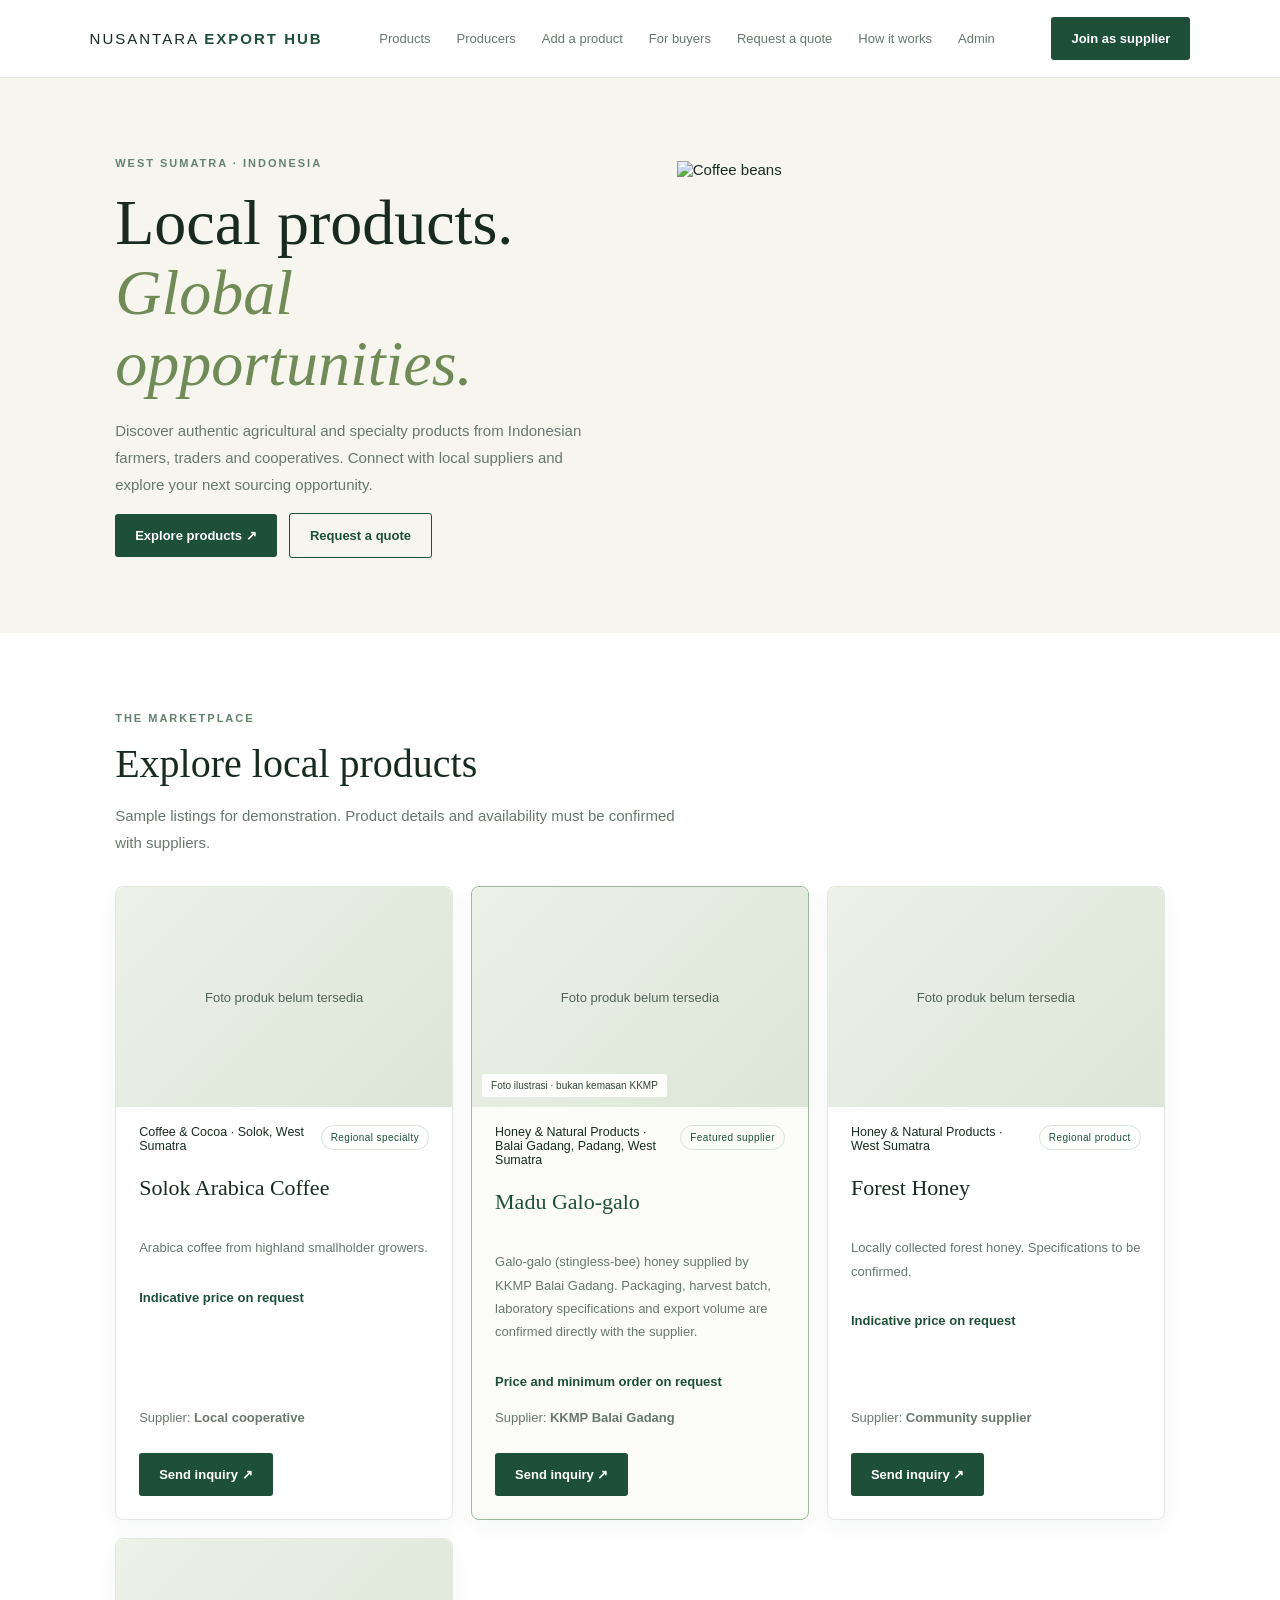
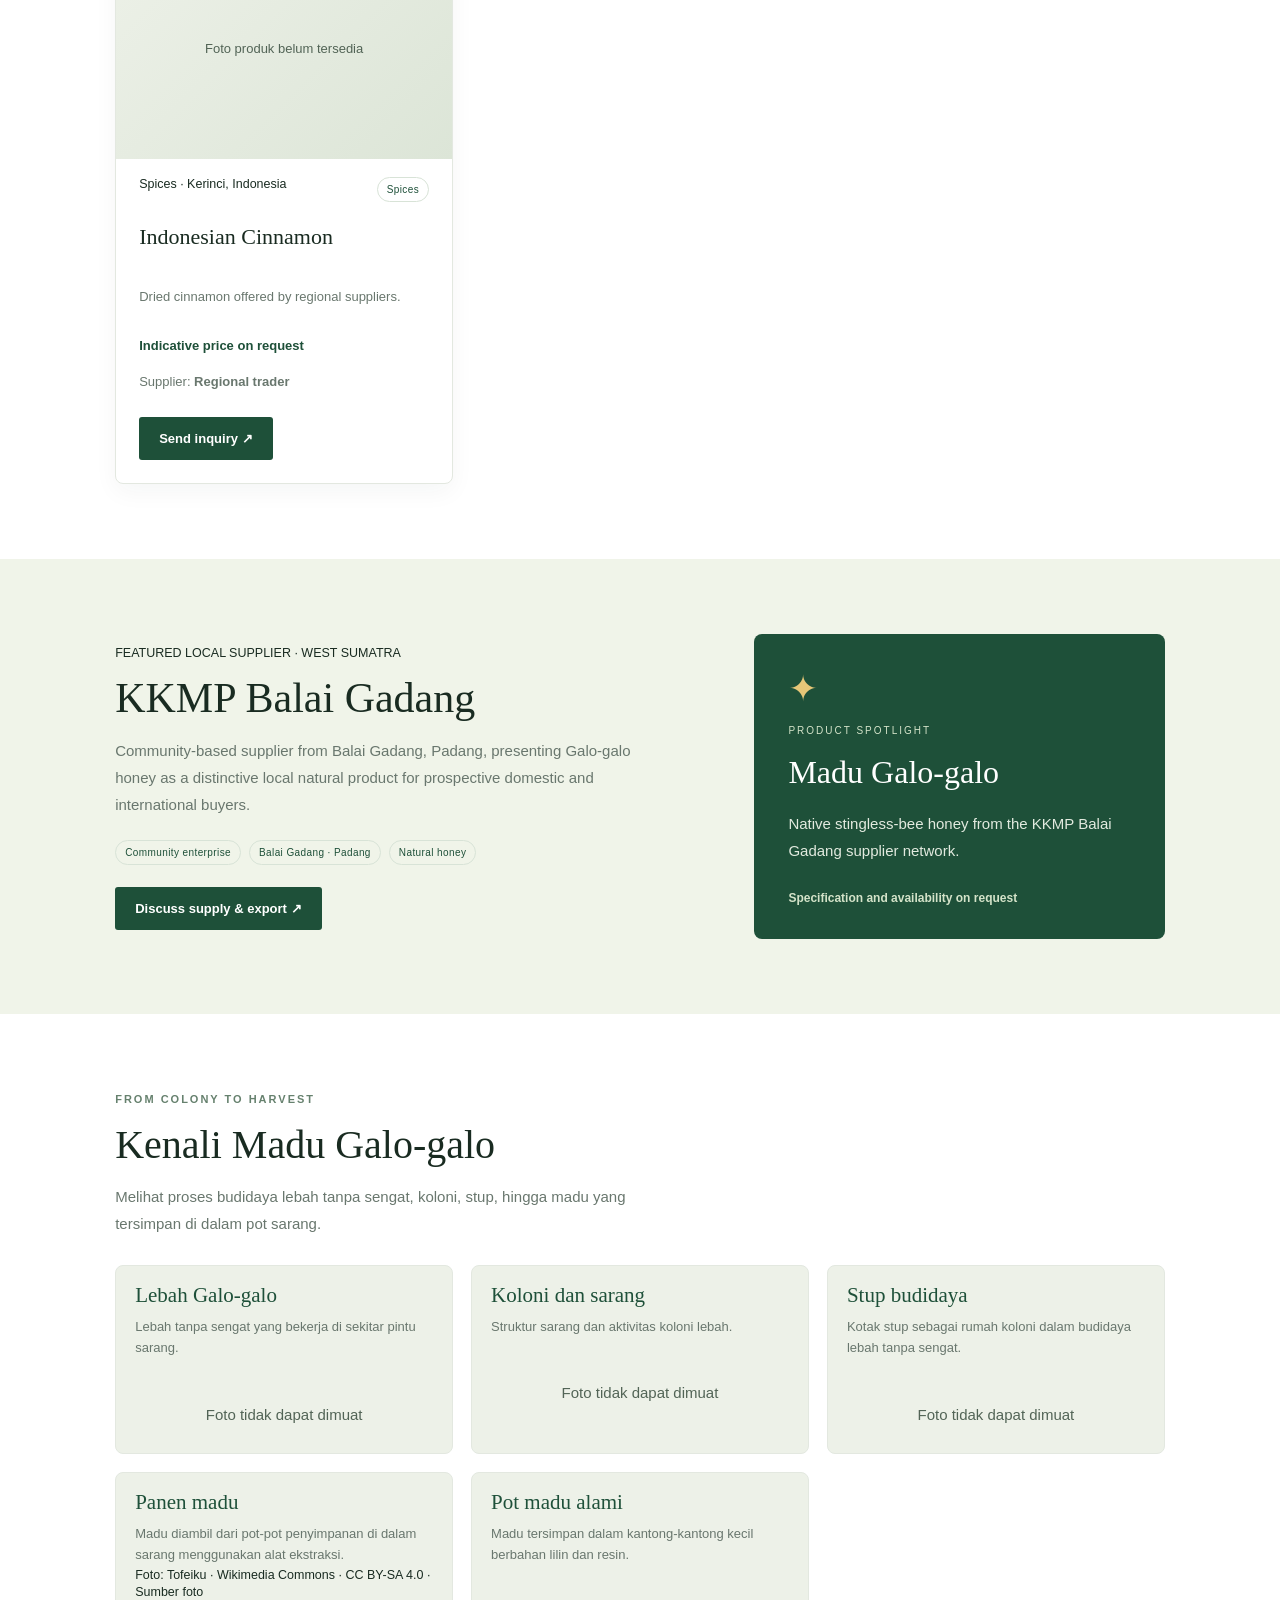
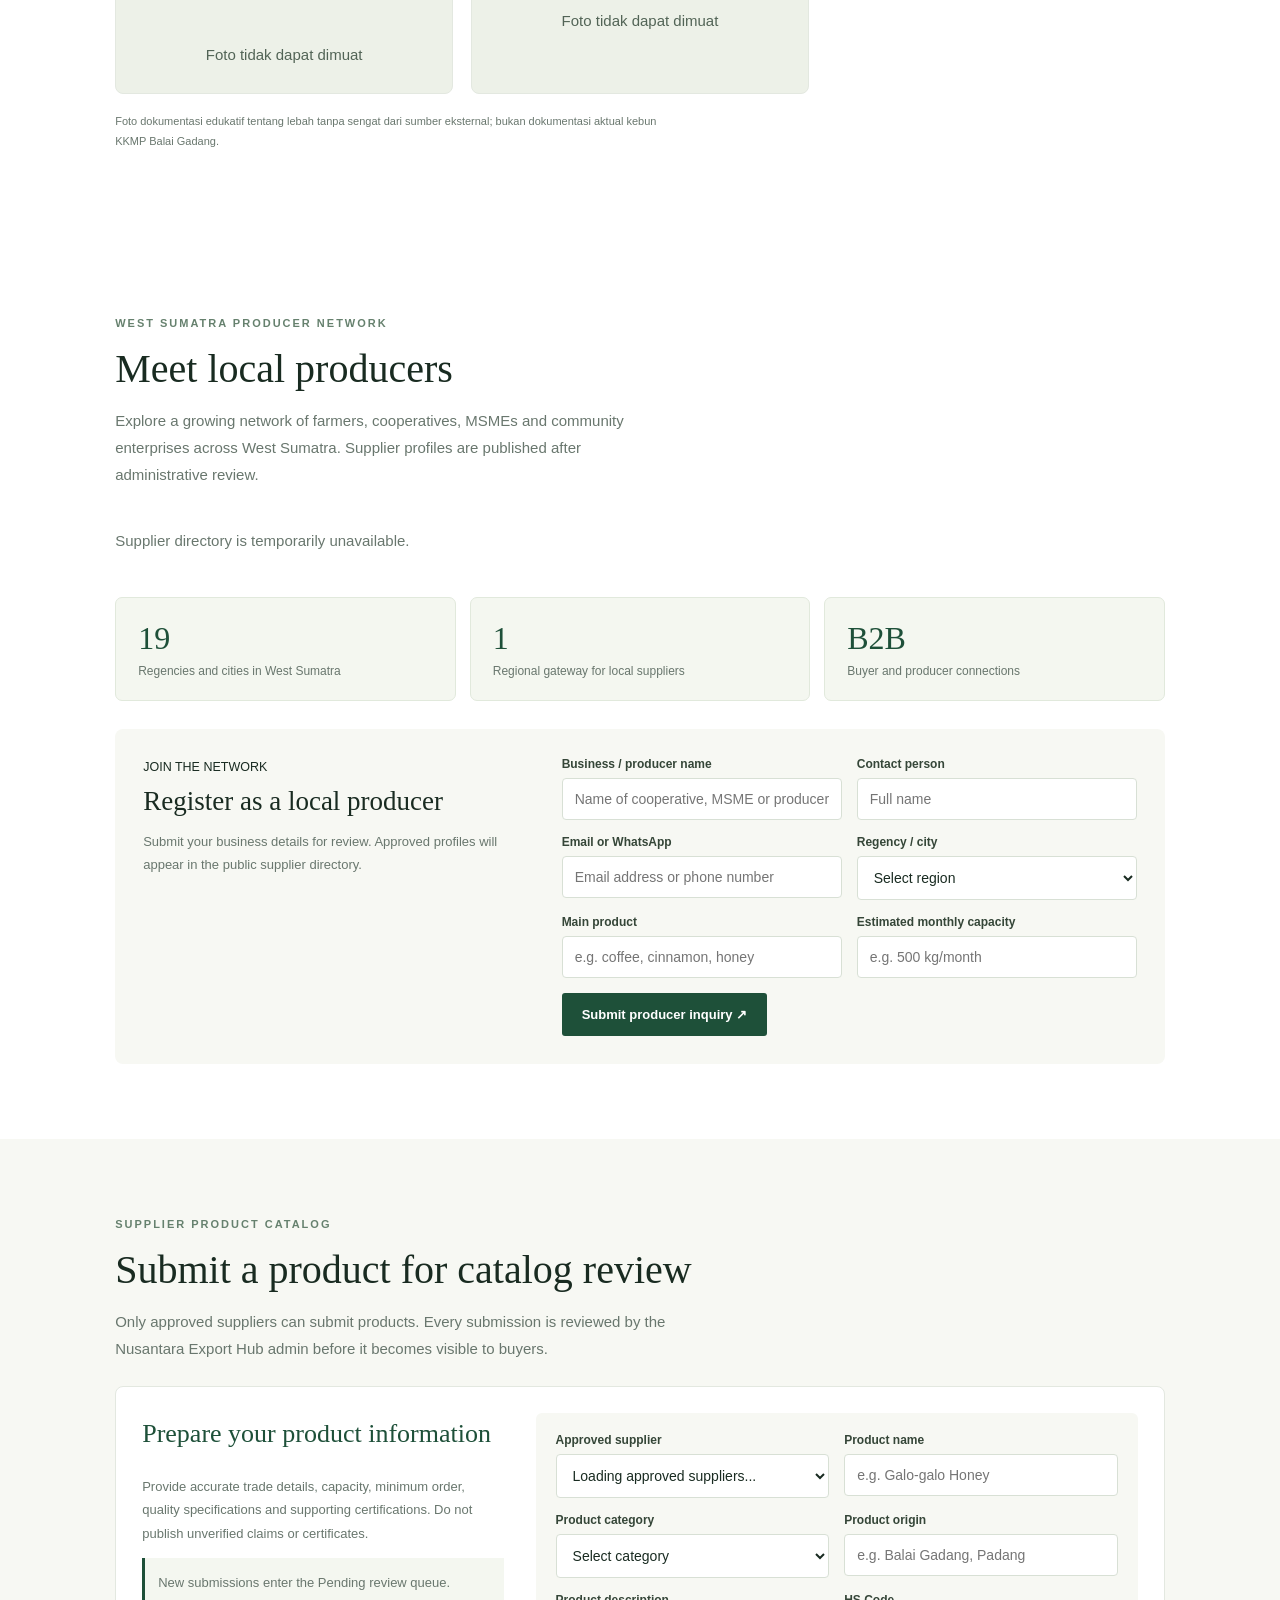
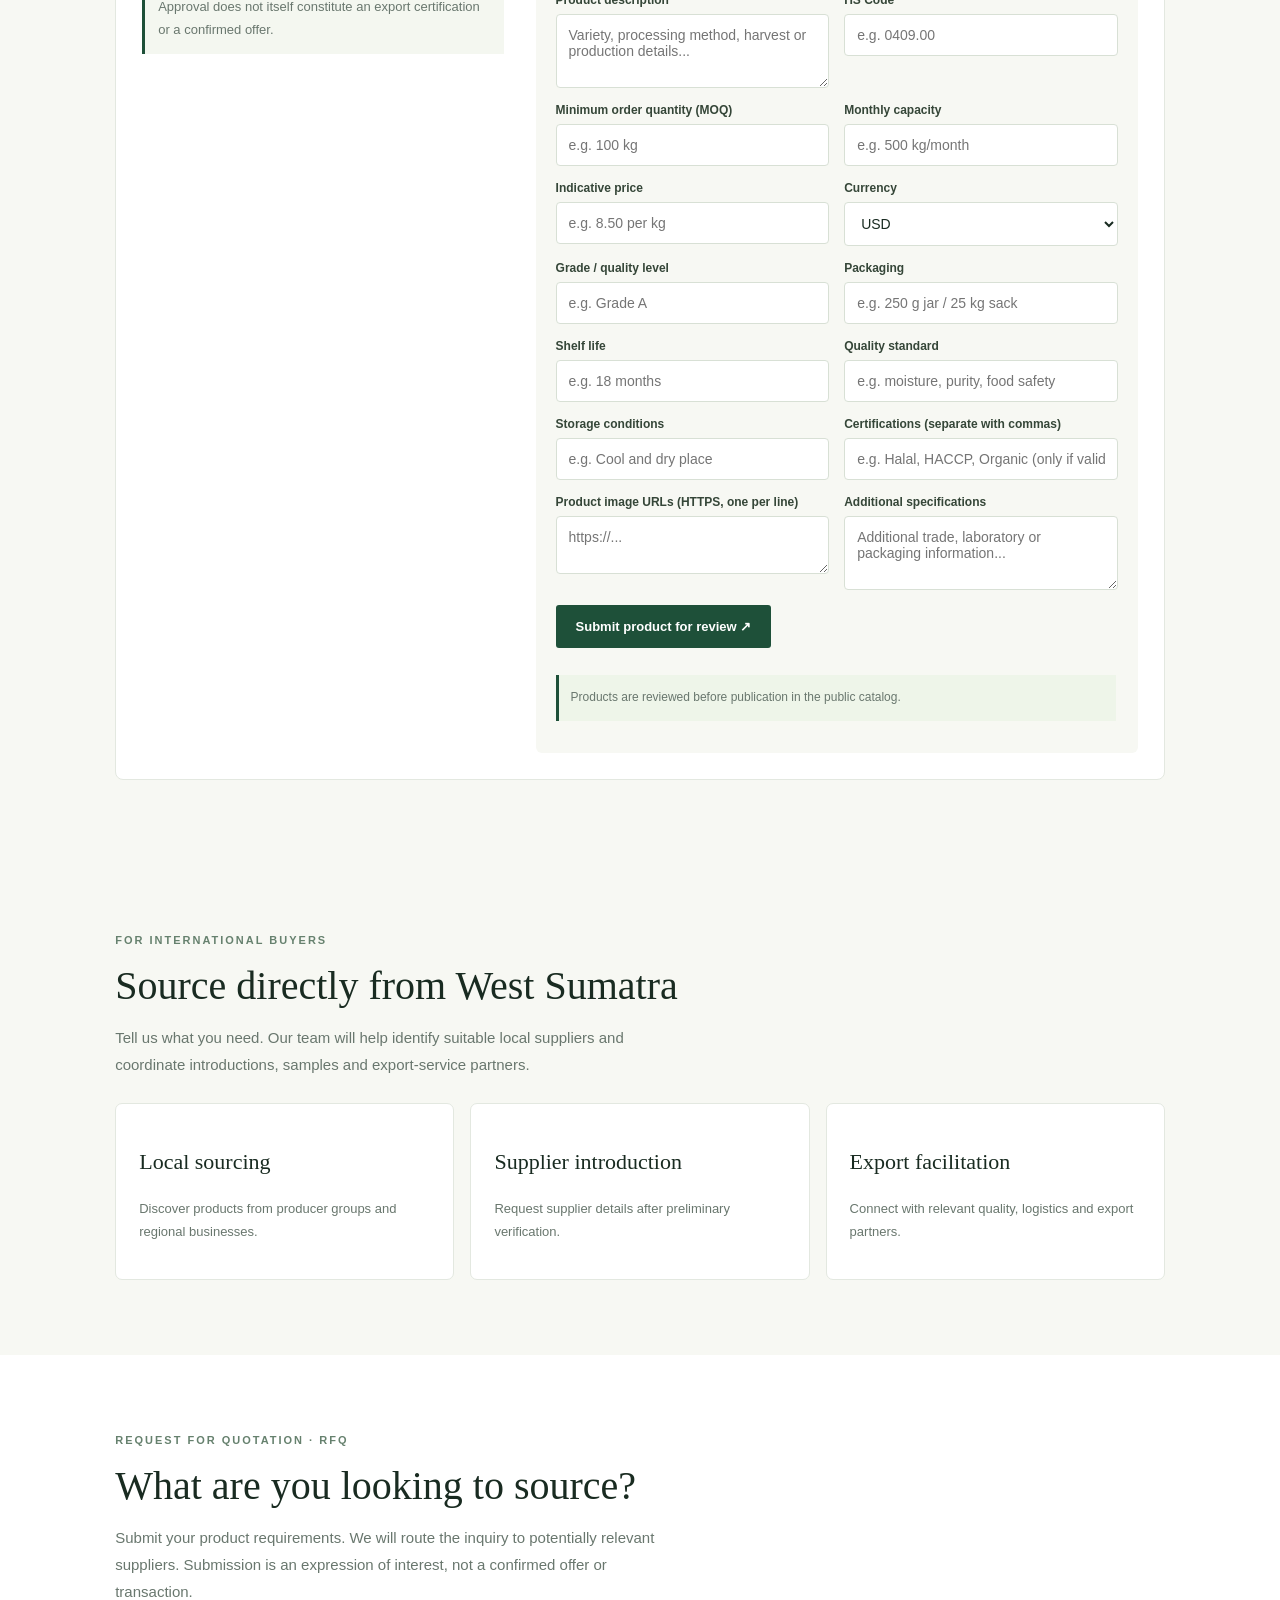
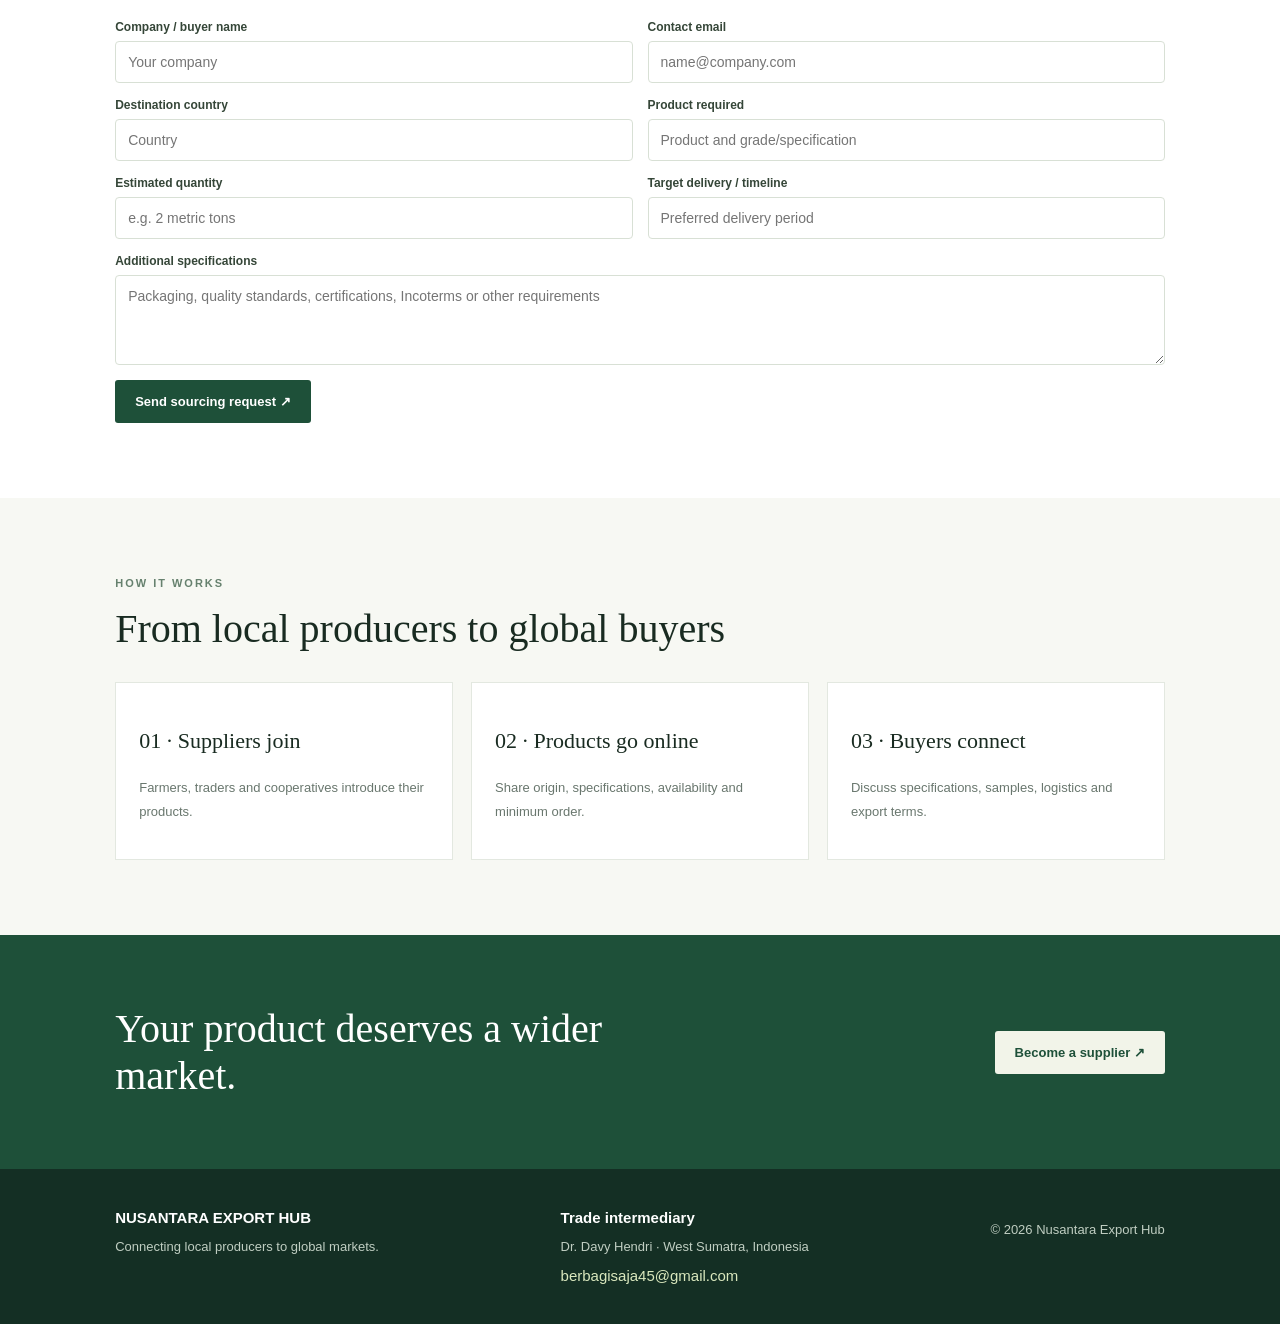
==== web/index.html @ 6048971f "Refresh public catalog assets after product catalog release" ====
<!doctype html>
<html lang="en"><head><meta charset="utf-8"><meta name="viewport" content="width=device-width,initial-scale=1"><meta name="description" content="Connecting Indonesian local suppliers with global buyers"><title>Nusantara Export Hub</title><link rel="stylesheet" href="styles.css?v=20261112-2"></head>
<body><header><a class="brand" href="#">NUSANTARA <b>EXPORT HUB</b></a><nav><a href="#market">Products</a><a href="#producers">Producers</a><a href="#product-submit">Add a product</a><a href="#buyers">For buyers</a><a href="#rfq">Request a quote</a><a href="#how">How it works</a><a href="admin.html">Admin</a></nav><a class="button" href="mailto:berbagisaja45@gmail.com?subject=Supplier%20registration">Join as supplier</a></header>
<main><section class="hero"><div><small>WEST SUMATRA · INDONESIA</small><h1>Local products.<br><em>Global opportunities.</em></h1><p>Discover authentic agricultural and specialty products from Indonesian farmers, traders and cooperatives. Connect with local suppliers and explore your next sourcing opportunity.</p><a class="button" href="#market">Explore products ↗</a> <a class="button button-outline" href="#rfq">Request a quote</a></div><img src="https://images.unsplash.com/photo-1442512595331-e89e73853f31?auto=format&fit=crop&w=1200&q=85" alt="Coffee beans"></section>
<section id="market" class="section"><small>THE MARKETPLACE</small><h2>Explore local products</h2><p>Sample listings for demonstration. Product details and availability must be confirmed with suppliers.</p><div id="products" class="products"></div></section>
<section id="suppliers" class="section supplier-feature"><div class="supplier-copy"><small>FEATURED LOCAL SUPPLIER · WEST SUMATRA</small><h2>KKMP Balai Gadang</h2><p>Community-based supplier from Balai Gadang, Padang, presenting Galo-galo honey as a distinctive local natural product for prospective domestic and international buyers.</p><div class="supplier-tags"><span>Community enterprise</span><span>Balai Gadang · Padang</span><span>Natural honey</span></div><a class="button" href="mailto:berbagisaja45@gmail.com?subject=Inquiry%20Madu%20Galo-galo%20KKMP%20Balai%20Gadang">Discuss supply & export ↗</a></div><div class="supplier-panel"><div class="honey-mark">✦</div><small>PRODUCT SPOTLIGHT</small><h3>Madu Galo-galo</h3><p>Native stingless-bee honey from the KKMP Balai Gadang supplier network.</p><strong>Specification and availability on request</strong></div></section><section id="galo-gallery" class="section"><small>FROM COLONY TO HARVEST</small><h2>Kenali Madu Galo-galo</h2><p>Melihat proses budidaya lebah tanpa sengat, koloni, stup, hingga madu yang tersimpan di dalam pot sarang.</p><div id="galo-gallery-grid" class="galo-gallery-grid"></div><p class="gallery-disclaimer">Foto dokumentasi edukatif tentang lebah tanpa sengat dari sumber eksternal; bukan dokumentasi aktual kebun KKMP Balai Gadang.</p></section><section id="producers" class="section"><small>WEST SUMATRA PRODUCER NETWORK</small><h2>Meet local producers</h2><p>Explore a growing network of farmers, cooperatives, MSMEs and community enterprises across West Sumatra. Supplier profiles are published after administrative review.</p><div id="verified-producers" class="verified-producers" aria-live="polite"><p>Loading approved supplier profiles...</p></div><div class="producer-intro"><div><strong>19</strong><span>Regencies and cities in West Sumatra</span></div><div><strong>1</strong><span>Regional gateway for local suppliers</span></div><div><strong>B2B</strong><span>Buyer and producer connections</span></div></div><div class="producer-register"><div><small>JOIN THE NETWORK</small><h3>Register as a local producer</h3><p>Submit your business details for review. Approved profiles will appear in the public supplier directory.</p></div><form id="producer-form" class="hub-form"><label>Business / producer name<input name="business" required placeholder="Name of cooperative, MSME or producer"></label><label>Contact person<input name="contact" required placeholder="Full name"></label><label>Email or WhatsApp<input name="contact_detail" required placeholder="Email address or phone number"></label><label>Regency / city<select name="region" required><option value="">Select region</option><option>Agam</option><option>Dharmasraya</option><option>Kepulauan Mentawai</option><option>Lima Puluh Kota</option><option>Padang Pariaman</option><option>Pasaman</option><option>Pasaman Barat</option><option>Pesisir Selatan</option><option>Sijunjung</option><option>Solok</option><option>Solok Selatan</option><option>Tanah Datar</option><option>Kota Bukittinggi</option><option>Kota Padang</option><option>Kota Padang Panjang</option><option>Kota Pariaman</option><option>Kota Payakumbuh</option><option>Kota Sawahlunto</option><option>Kota Solok</option></select></label><label>Main product<input name="product" required placeholder="e.g. coffee, cinnamon, honey"></label><label>Estimated monthly capacity<input name="capacity" placeholder="e.g. 500 kg/month"></label><button class="button" type="submit">Submit producer inquiry ↗</button></form></div></section>
<section id="product-submit" class="section muted">
 <small>SUPPLIER PRODUCT CATALOG</small>
 <h2>Submit a product for catalog review</h2>
 <p>Only approved suppliers can submit products. Every submission is reviewed by the Nusantara Export Hub admin before it becomes visible to buyers.</p>
 <div class="catalog-submit-panel">
  <div><h3>Prepare your product information</h3><p>Provide accurate trade details, capacity, minimum order, quality specifications and supporting certifications. Do not publish unverified claims or certificates.</p><p class="catalog-review-note">New submissions enter the Pending review queue. Approval does not itself constitute an export certification or a confirmed offer.</p></div>
  <form id="product-form" class="hub-form">
   <label>Approved supplier<select id="product-producer" name="producer_id" required><option value="">Loading approved suppliers...</option></select></label>
   <label>Product name<input name="name" required maxlength="160" placeholder="e.g. Galo-galo Honey"></label>
   <label>Product category<select name="category" required><option value="">Select category</option><option>Coffee & Cocoa</option><option>Honey & Natural Products</option><option>Spices</option><option>Coconut & Derivatives</option><option>Agriculture</option><option>Fisheries</option><option>Processed Foods</option><option>Other</option></select></label>
   <label>Product origin<input name="origin_regency_city" placeholder="e.g. Balai Gadang, Padang"></label>
   <label class="full">Product description<textarea name="description" rows="3" required maxlength="3000" placeholder="Variety, processing method, harvest or production details..."></textarea></label>
   <label>HS Code<input name="hs_code" placeholder="e.g. 0409.00"></label>
   <label>Minimum order quantity (MOQ)<input name="moq" placeholder="e.g. 100 kg"></label>
   <label>Monthly capacity<input name="monthly_capacity" placeholder="e.g. 500 kg/month"></label>
   <label>Indicative price<input name="indicative_price" placeholder="e.g. 8.50 per kg"></label>
   <label>Currency<select name="currency"><option>USD</option><option>IDR</option><option>EUR</option><option>MYR</option><option>SGD</option></select></label>
   <label>Grade / quality level<input name="grade" placeholder="e.g. Grade A"></label>
   <label>Packaging<input name="packaging" placeholder="e.g. 250 g jar / 25 kg sack"></label>
   <label>Shelf life<input name="shelf_life" placeholder="e.g. 18 months"></label>
   <label>Quality standard<input name="quality_standard" placeholder="e.g. moisture, purity, food safety"></label>
   <label>Storage conditions<input name="storage_conditions" placeholder="e.g. Cool and dry place"></label>
   <label class="full">Certifications (separate with commas)<input name="certifications" placeholder="e.g. Halal, HACCP, Organic (only if valid)"></label>
   <label class="full">Product image URLs (HTTPS, one per line)<textarea name="image_urls" rows="2" placeholder="https://..."></textarea></label>
   <label class="full">Additional specifications<textarea name="additional_notes" rows="3" placeholder="Additional trade, laboratory or packaging information..."></textarea></label>
   <button class="button" type="submit">Submit product for review ↗</button>
   <p class="form-note" role="status">Products are reviewed before publication in the public catalog.</p>
  </form>
 </div>
</section>
<section id="buyers" class="section muted"><small>FOR INTERNATIONAL BUYERS</small><h2>Source directly from West Sumatra</h2><p>Tell us what you need. Our team will help identify suitable local suppliers and coordinate introductions, samples and export-service partners.</p><div class="buyer-benefits"><article><h3>Local sourcing</h3><p>Discover products from producer groups and regional businesses.</p></article><article><h3>Supplier introduction</h3><p>Request supplier details after preliminary verification.</p></article><article><h3>Export facilitation</h3><p>Connect with relevant quality, logistics and export partners.</p></article></div></section>
<section id="rfq" class="section"><small>REQUEST FOR QUOTATION · RFQ</small><h2>What are you looking to source?</h2><p>Submit your product requirements. We will route the inquiry to potentially relevant suppliers. Submission is an expression of interest, not a confirmed offer or transaction.</p><form id="rfq-form" class="hub-form rfq-form"><label>Company / buyer name<input name="company" required placeholder="Your company"></label><label>Contact email<input name="email" type="email" required placeholder="name@company.com"></label><label>Destination country<input name="country" required placeholder="Country"></label><label>Product required<input name="product" required placeholder="Product and grade/specification"></label><label>Estimated quantity<input name="quantity" required placeholder="e.g. 2 metric tons"></label><label>Target delivery / timeline<input name="timeline" placeholder="Preferred delivery period"></label><label class="full">Additional specifications<textarea name="specification" rows="4" placeholder="Packaging, quality standards, certifications, Incoterms or other requirements"></textarea></label><button class="button" type="submit">Send sourcing request ↗</button></form></section>
<section id="how" class="section muted"><small>HOW IT WORKS</small><h2>From local producers to global buyers</h2><div class="steps"><article><h3>01 · Suppliers join</h3><p>Farmers, traders and cooperatives introduce their products.</p></article><article><h3>02 · Products go online</h3><p>Share origin, specifications, availability and minimum order.</p></article><article><h3>03 · Buyers connect</h3><p>Discuss specifications, samples, logistics and export terms.</p></article></div></section>
<section class="cta"><h2>Your product deserves a wider market.</h2><a class="button pale" href="mailto:berbagisaja45@gmail.com?subject=Supplier%20registration">Become a supplier ↗</a></section></main>
<footer id="contact"><div><b>NUSANTARA EXPORT HUB</b><p>Connecting local producers to global markets.</p></div><div><b>Trade intermediary</b><p>Dr. Davy Hendri · West Sumatra, Indonesia</p><a href="mailto:berbagisaja45@gmail.com">berbagisaja45@gmail.com</a></div><p>© <span id="year"></span> Nusantara Export Hub</p></footer><script src="app.js?v=20261112-2"></script></body></html>
---- web/styles.css ----
:root{--green:#1e5039;--ink:#192b21;--muted:#69776e;--cream:#f6f6ef}*{box-sizing:border-box}body{margin:0;color:var(--ink);font:15px Arial,sans-serif}a{color:inherit;text-decoration:none}header{height:78px;padding:0 7%;display:flex;align-items:center;justify-content:space-between;border-bottom:1px solid #e5e9e2}.brand{font-size:15px;letter-spacing:2px}.brand b{color:var(--green)}nav{display:flex;gap:26px;font-size:13px;color:var(--muted)}.button{display:inline-block;background:var(--green);color:white;padding:14px 20px;border-radius:3px;font-size:13px;font-weight:bold}.hero{background:var(--cream);padding:75px 9%;display:grid;grid-template-columns:1fr 1fr;gap:7%;align-items:center}.hero small,.section>small{letter-spacing:2px;color:#66816e;font-weight:bold;font-size:11px}.hero h1{font:clamp(42px,5vw,66px)/1.1 Georgia,serif;margin:18px 0}.hero em{color:#718b58}.hero p,.section p{line-height:1.8;color:var(--muted);max-width:560px}.hero img{width:100%;height:390px;object-fit:cover}.section{padding:75px 9%}.section h2,.cta h2{font:40px Georgia;margin:15px 0}.products,.steps{display:grid;grid-template-columns:repeat(3,1fr);gap:18px;margin-top:30px}.product,article{border:1px solid #e3e8e0;padding:23px;background:white}.product h3,article h3{font:22px Georgia}.product p,article p{font-size:13px}.product b{color:var(--green)}.muted{background:#f7f8f3}.cta{background:var(--green);color:white;padding:55px 9%;display:flex;justify-content:space-between;align-items:center;gap:25px}.cta h2{max-width:570px}.pale{background:#f2f4e9;color:var(--green)}footer{background:#142f24;color:white;padding:40px 9%;display:flex;justify-content:space-between;gap:30px;flex-wrap:wrap}footer p{color:#c0cec2;font-size:13px}footer a{color:#d9e7bd}@media(max-width:700px){header{padding:0 5%}nav{display:none}.hero{grid-template-columns:1fr;padding:48px 6%}.hero img{height:260px}.section{padding:55px 6%}.products,.steps{grid-template-columns:1fr}.cta{padding:40px 6%;display:block}.cta .button{margin-top:12px}footer{padding:35px 6%;display:block}}
/* Supplier spotlight and export marketplace refinements */
.product{border-radius:8px;display:flex;flex-direction:column;align-items:flex-start;min-height:310px;box-shadow:0 8px 24px rgba(20,47,36,.045)}
.product-topline{display:flex;justify-content:space-between;gap:12px;align-items:flex-start;width:100%}
.product-tag,.supplier-tags span{font-size:10px;letter-spacing:.4px;border:1px solid #d8e3d7;border-radius:30px;padding:6px 9px;color:var(--green);white-space:nowrap}
.featured-product{border:1px solid #9db99b;background:#fbfcf7}
.featured-product h3{color:var(--green)}
.supplier-line{margin-top:auto}
.product .button{margin-top:10px}
.supplier-feature{display:grid;grid-template-columns:1.15fr .85fr;gap:8%;align-items:center;background:#f0f4e9}
.supplier-copy h2{font:42px Georgia;margin:14px 0}
.supplier-copy p{max-width:650px}
.supplier-tags{display:flex;gap:8px;flex-wrap:wrap;margin:22px 0}
.supplier-panel{background:#1e5039;color:white;padding:34px;border-radius:8px;min-height:260px;display:flex;flex-direction:column;justify-content:center}
.supplier-panel small{letter-spacing:2px;color:#d4e3c9;font-size:10px}
.supplier-panel h3{font:32px Georgia;margin:18px 0 4px}
.supplier-panel p{color:#e2eadf}
.supplier-panel strong{font-size:12px;color:#d4e3c9;margin-top:12px}
.honey-mark{font-size:36px;color:#e6c778;margin-bottom:15px}
@media(max-width:700px){.supplier-feature{grid-template-columns:1fr;padding:48px 6%;gap:24px}.supplier-copy h2{font-size:34px}.product{min-height:0}.product-topline{flex-wrap:wrap}}

.product-image-wrap{width:100%;height:220px;margin:-23px -23px 18px;width:calc(100% + 46px);position:relative;overflow:hidden;background:#edf1e8;border-radius:8px 8px 0 0}
.product-image{display:block;width:100%;height:100%;object-fit:cover;transition:transform .35s ease}
.product:hover .product-image{transform:scale(1.035)}
.image-note{position:absolute;left:10px;bottom:10px;background:rgba(255,255,255,.92);color:#354638;padding:6px 9px;border-radius:3px;font-size:10px}
.image-failed{background:linear-gradient(135deg,#edf1e8,#dce5d7)}
.product-image-wrap.image-failed:after{content:"Foto produk belum tersedia";display:grid;place-items:center;height:100%;color:#526456;font-size:13px}
@media(max-width:700px){.product-image-wrap{height:210px}}

.galo-gallery-grid{display:grid;grid-template-columns:repeat(3,minmax(0,1fr));gap:18px;margin-top:28px}
.galo-gallery-card{padding:0;overflow:hidden;border:1px solid #e3e8e0;border-radius:8px;background:#fff}
.galo-gallery-card img{display:block;width:100%;height:210px;object-fit:cover;background:#edf1e8}
.galo-gallery-card>div{padding:17px 19px}
.galo-gallery-card h3{font:21px Georgia;margin:0 0 8px;color:var(--green)}
.galo-gallery-card p{font-size:13px;margin:0;line-height:1.65}
.gallery-disclaimer{font-size:11px;margin-top:18px;color:#7a837b}
.gallery-image-failed{min-height:160px;background:#edf1e8}
.gallery-image-failed:after{content:"Foto tidak dapat dimuat";display:block;padding:30px;text-align:center;color:#526456}
@media(max-width:700px){.galo-gallery-grid{grid-template-columns:1fr 1fr;gap:12px}.galo-gallery-card img{height:145px}.galo-gallery-card>div{padding:12px}.galo-gallery-card h3{font-size:17px}}
@media(max-width:420px){.galo-gallery-grid{grid-template-columns:1fr}}

/* Nusantara Export Hub MVP */
.button-outline{background:transparent;color:var(--green);border:1px solid var(--green);margin-left:8px}
.producer-intro{display:grid;grid-template-columns:repeat(3,1fr);gap:14px;margin:28px 0}
.producer-intro>div{padding:22px;background:#f4f7f0;border:1px solid #e1e9dc;border-radius:7px;display:flex;flex-direction:column;gap:7px}
.producer-intro strong{font:32px Georgia;color:var(--green)}.producer-intro span{font-size:12px;color:var(--muted)}
.producer-register{display:grid;grid-template-columns:.8fr 1.2fr;gap:35px;align-items:start;background:#f7f8f3;padding:28px;border-radius:8px;margin-top:20px}
.producer-register h3{font:27px Georgia;margin:12px 0}.producer-register p{font-size:13px}
.hub-form{display:grid;grid-template-columns:1fr 1fr;gap:15px}
.hub-form label{display:flex;flex-direction:column;gap:7px;font-size:12px;font-weight:bold;color:#354638}
.hub-form input,.hub-form select,.hub-form textarea{width:100%;border:1px solid #d8e0d5;border-radius:4px;padding:12px;font:14px Arial;background:white;color:var(--ink)}
.hub-form button{justify-self:start;border:0;cursor:pointer}.rfq-form .full{grid-column:1/-1}
.buyer-benefits{display:grid;grid-template-columns:repeat(3,1fr);gap:16px;margin-top:25px}.buyer-benefits article{border-radius:7px}
.form-note{grid-column:1/-1;background:#eef5e9;border-left:3px solid var(--green);padding:12px;font-size:12px;color:var(--green)}
@media(max-width:700px){.producer-register{grid-template-columns:1fr;padding:20px}.producer-intro,.buyer-benefits{grid-template-columns:1fr}.hub-form{grid-template-columns:1fr}.rfq-form .full{grid-column:auto}.button-outline{margin:10px 0 0}}

.verified-producers{display:grid;grid-template-columns:repeat(3,minmax(0,1fr));gap:14px;margin:24px 0}.verified-producer-card{border:1px solid #dce6d9;border-radius:7px;padding:20px;background:#fff}.verified-producer-card h3{font:22px Georgia;margin:0 0 8px;color:var(--green)}.verified-producer-card small{color:#71816f;font-weight:bold}.verified-producer-card p{font-size:13px}@media(max-width:700px){.verified-producers{grid-template-columns:1fr}}

/* Product catalog submission and approved marketplace cards */
.catalog-submit-panel{display:grid;grid-template-columns:.75fr 1.25fr;gap:32px;align-items:start;background:#fff;border:1px solid #e3e8e0;border-radius:8px;padding:26px;margin-top:24px}
.catalog-submit-panel h3{font:26px Georgia;color:var(--green);margin-top:6px}
.catalog-submit-panel>div p{font-size:13px;line-height:1.8}
.catalog-review-note{padding:13px;background:#f4f7f0;border-left:3px solid var(--green)}
#product-form{padding:20px;background:#f7f8f3;border-radius:6px}
#product-form button{justify-self:start;border:0;cursor:pointer}
#product-form select:disabled{background:#eef0ec;color:#6b756d}
.catalog-product-details{font-size:12px;line-height:1.7;color:#526456}
.database-product{border-color:#cbdcc8}
@media(max-width:800px){.catalog-submit-panel{grid-template-columns:1fr;padding:20px}}
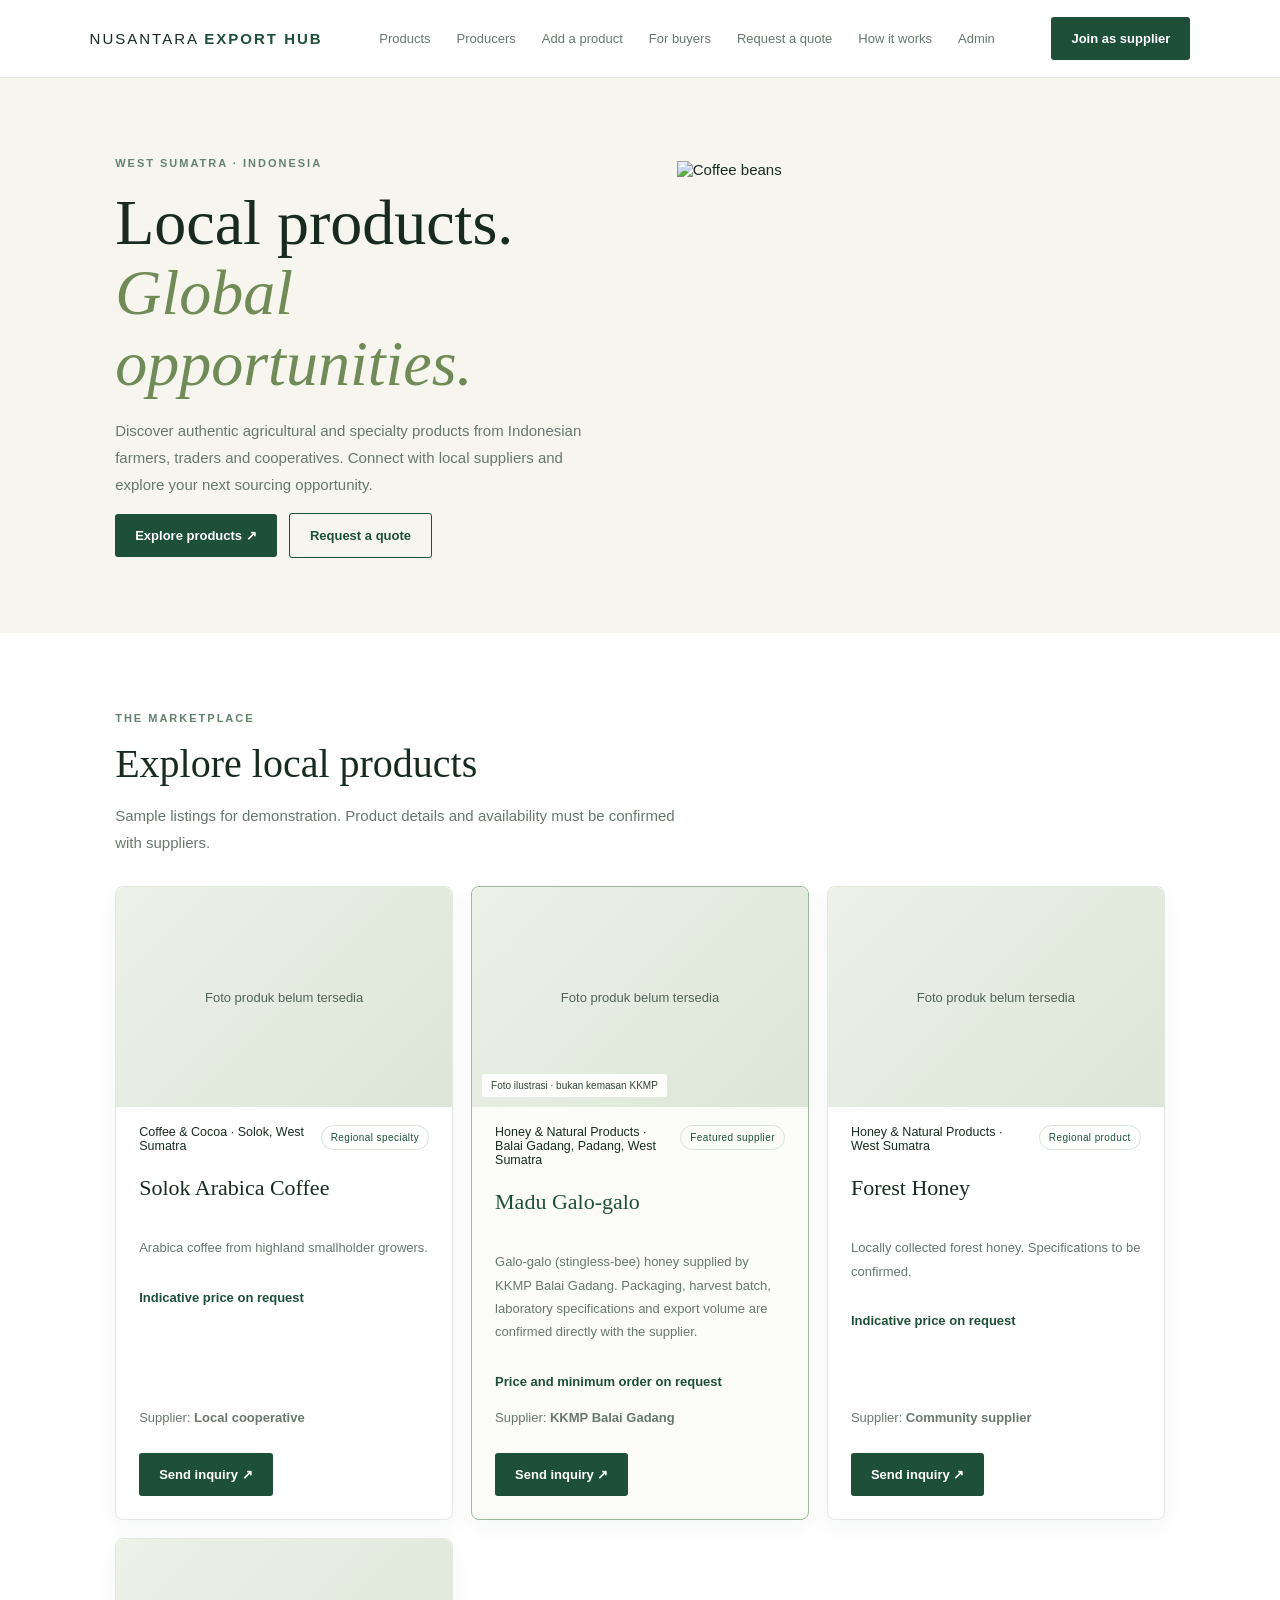
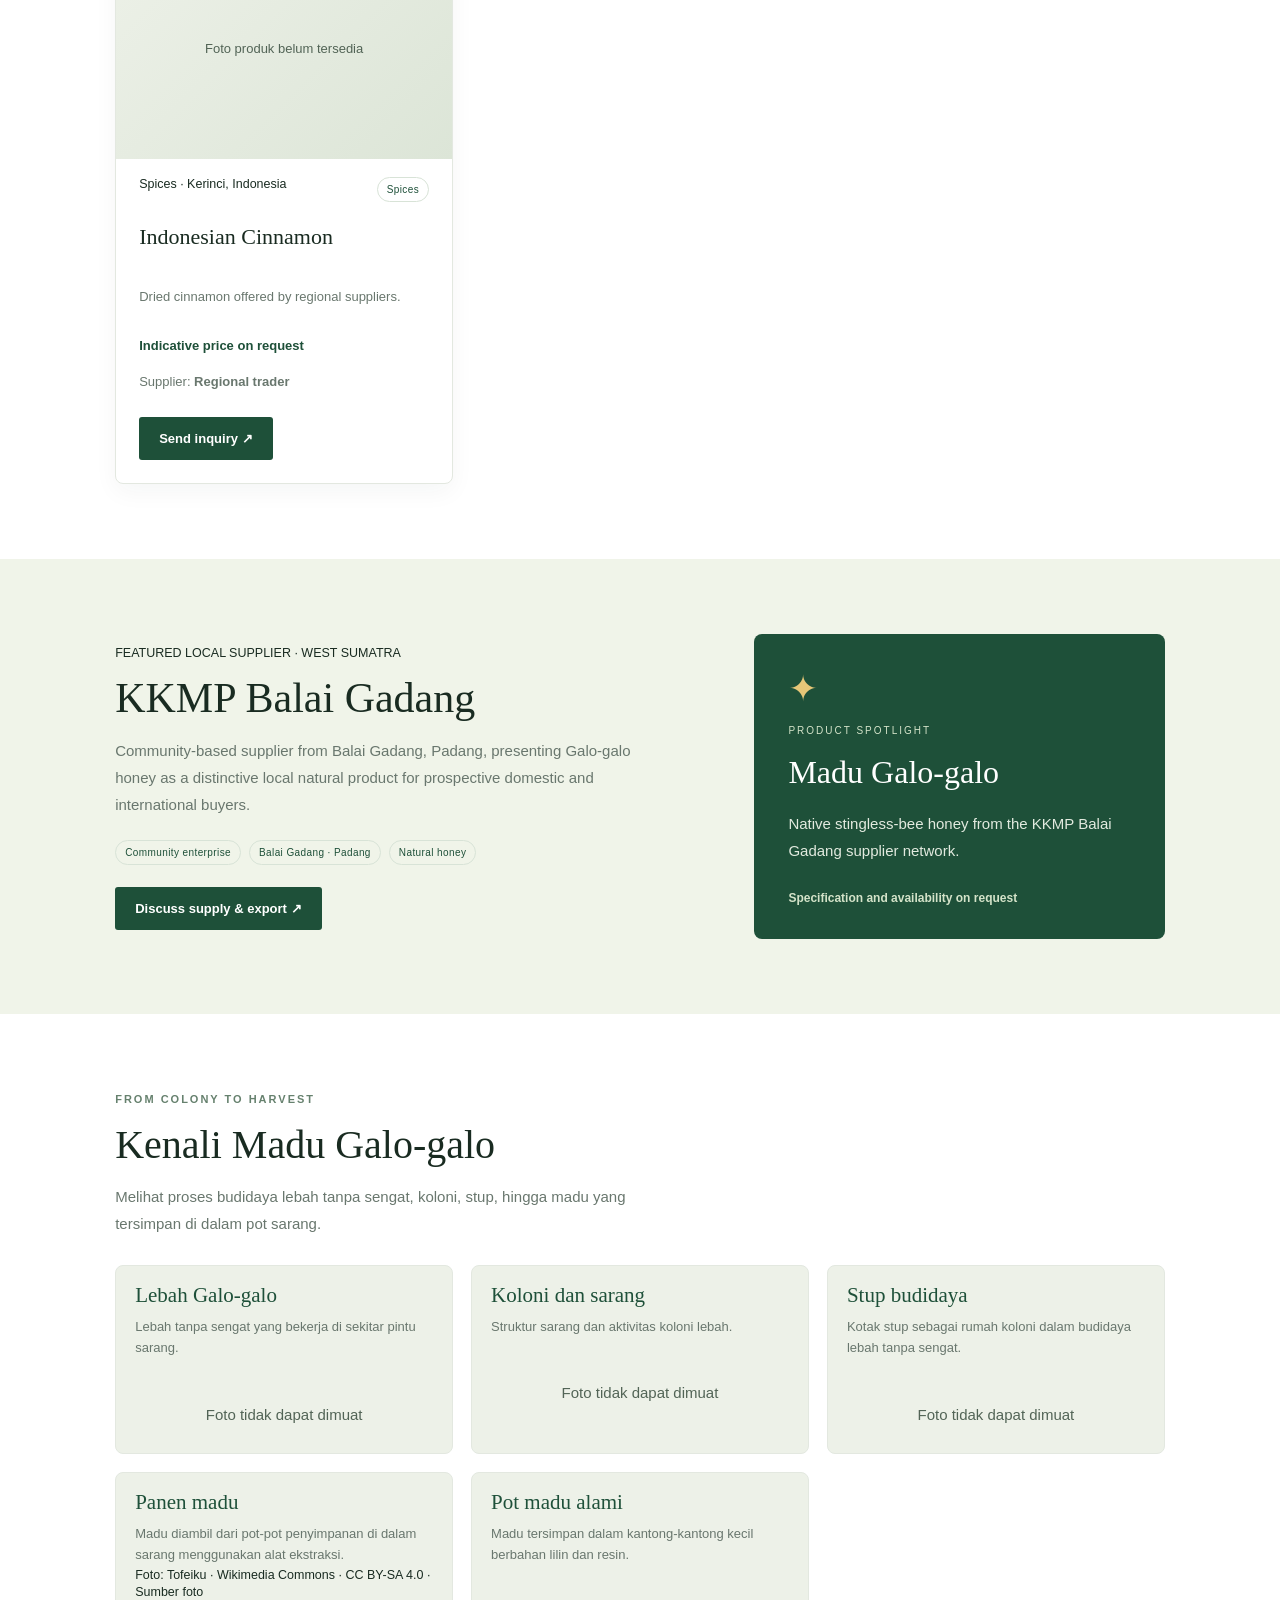
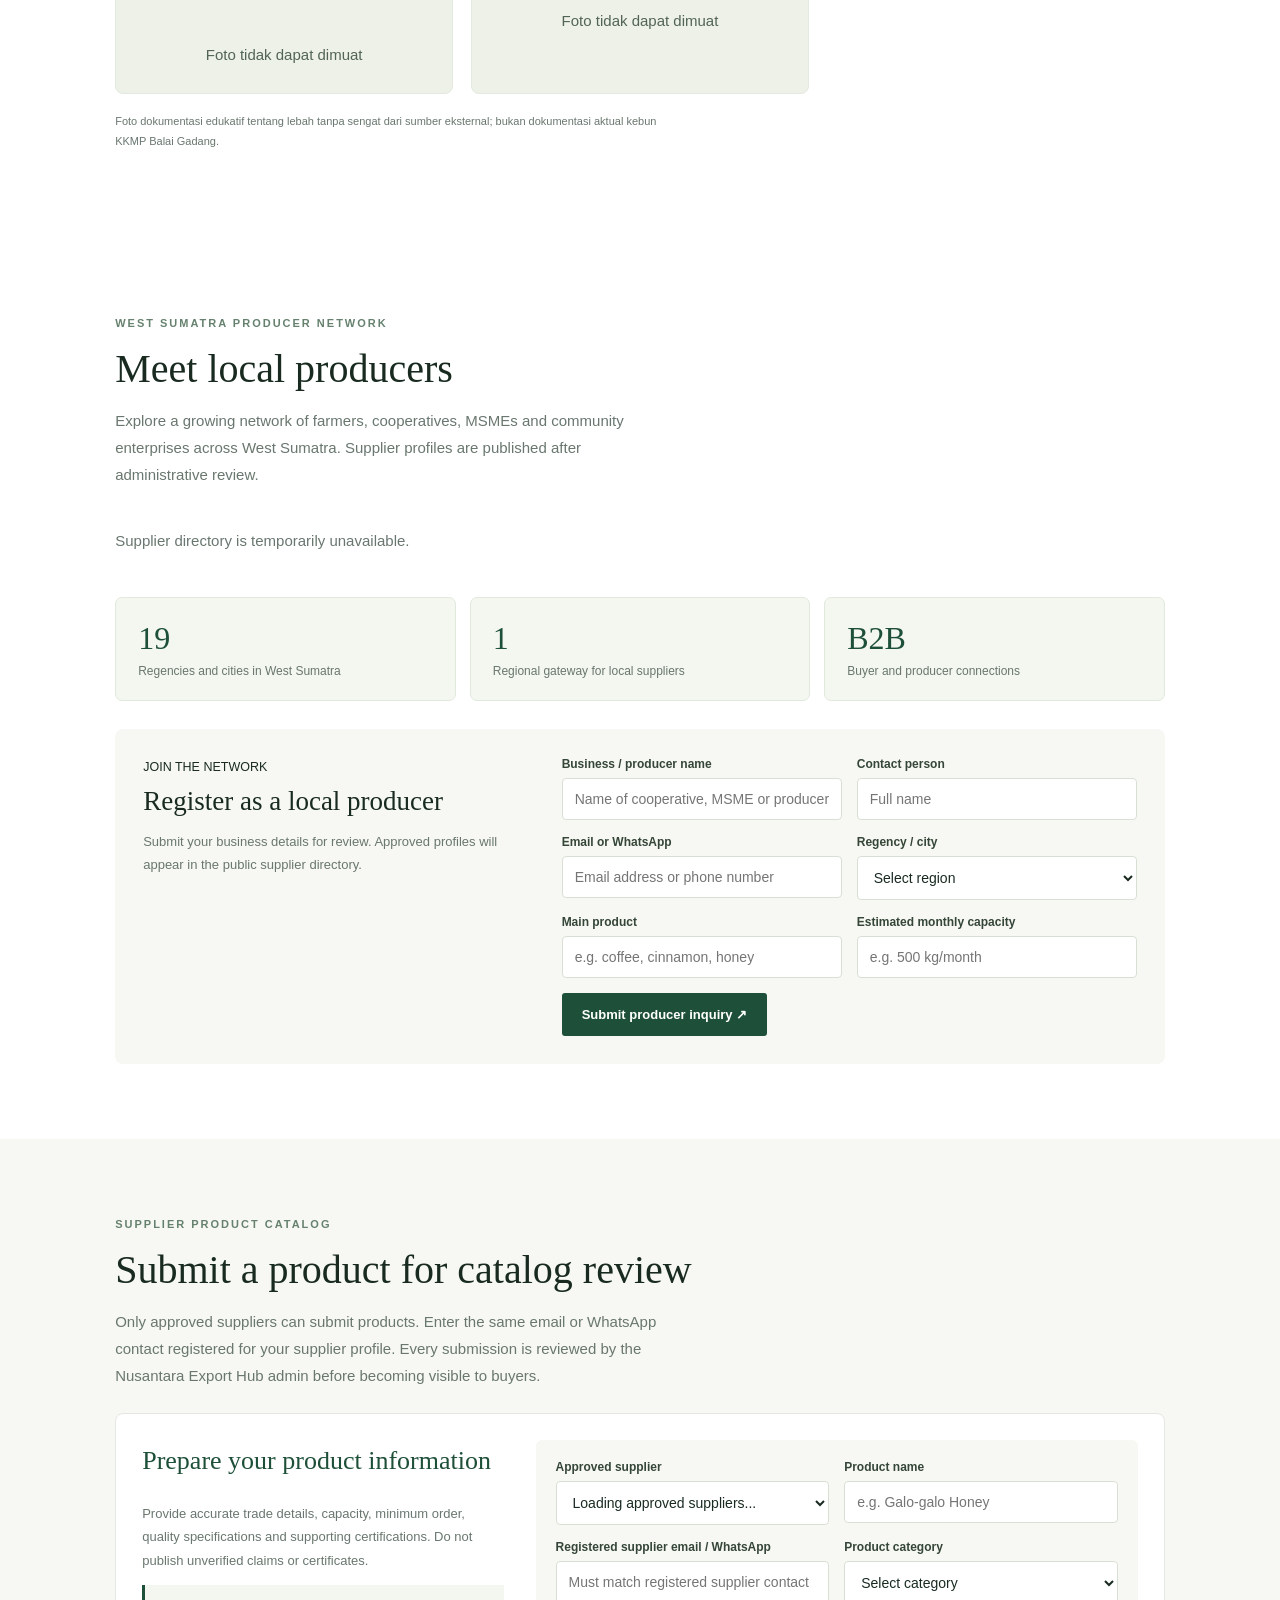
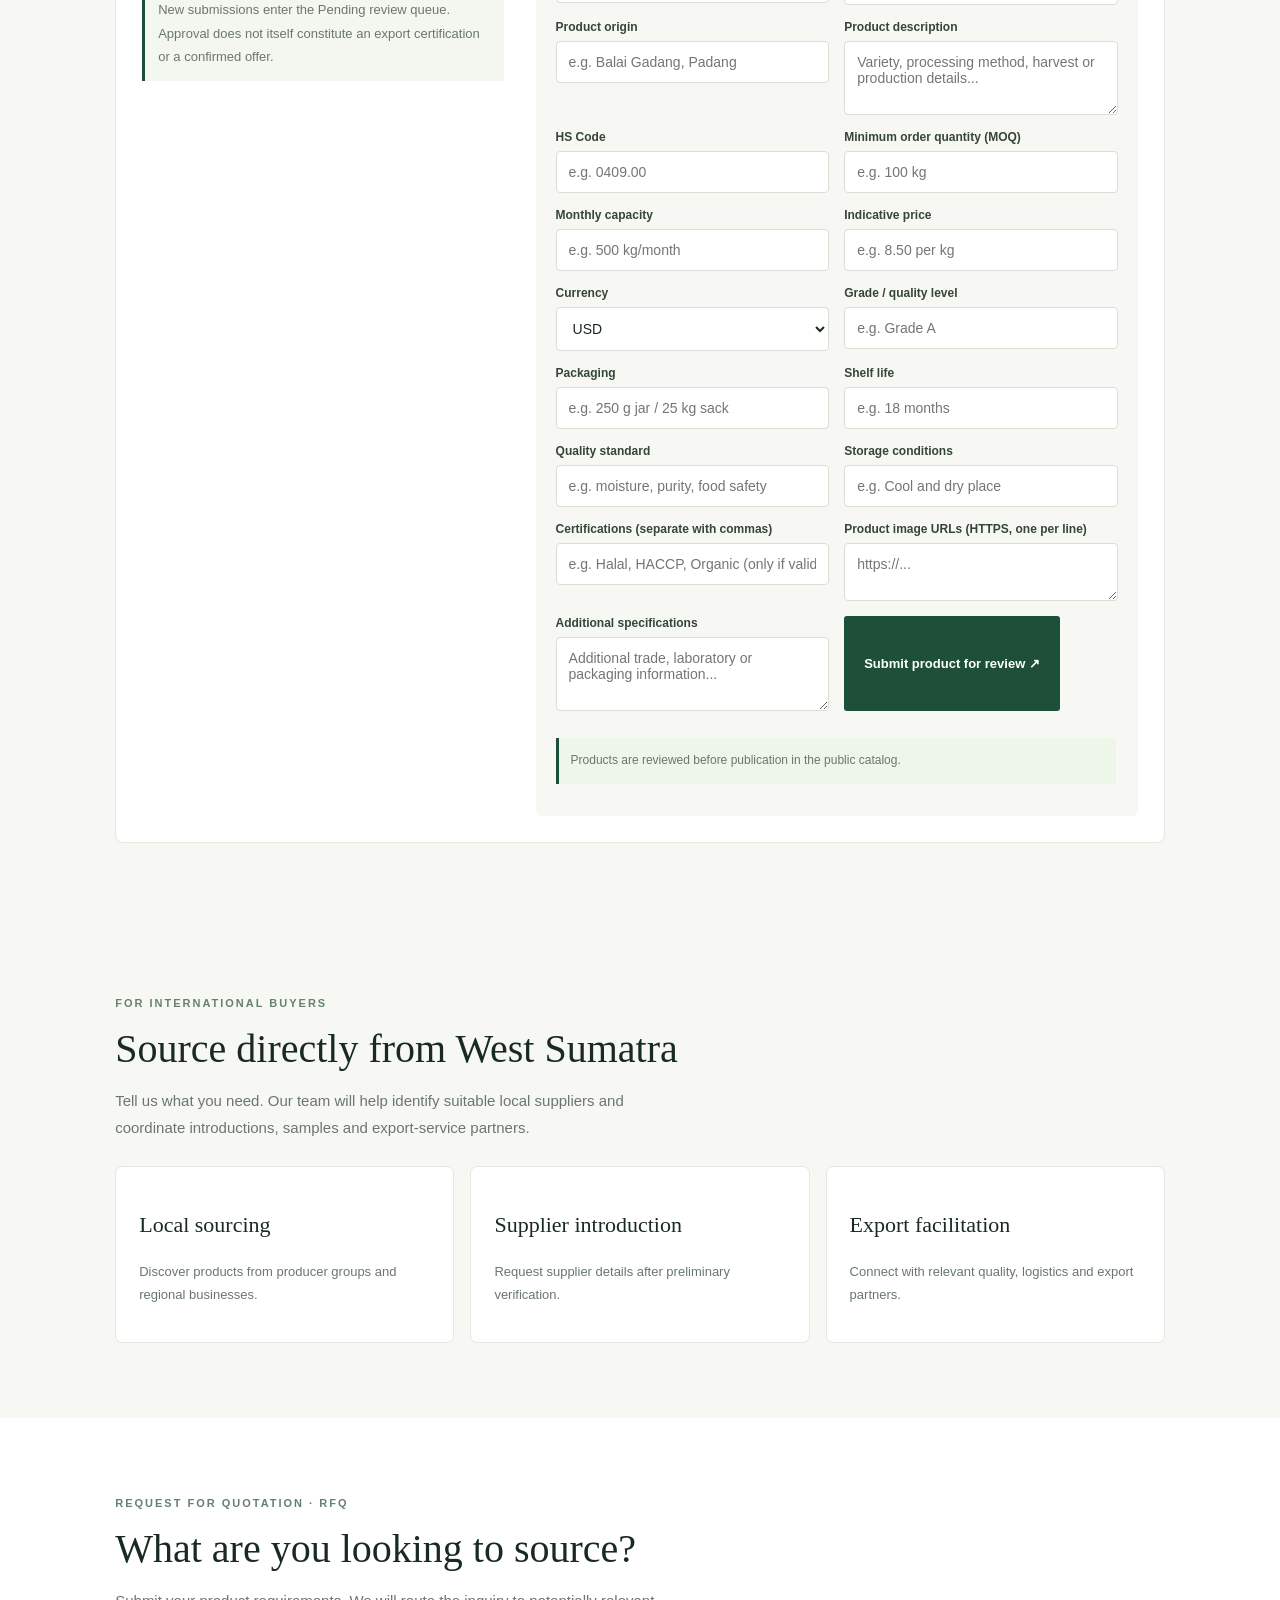
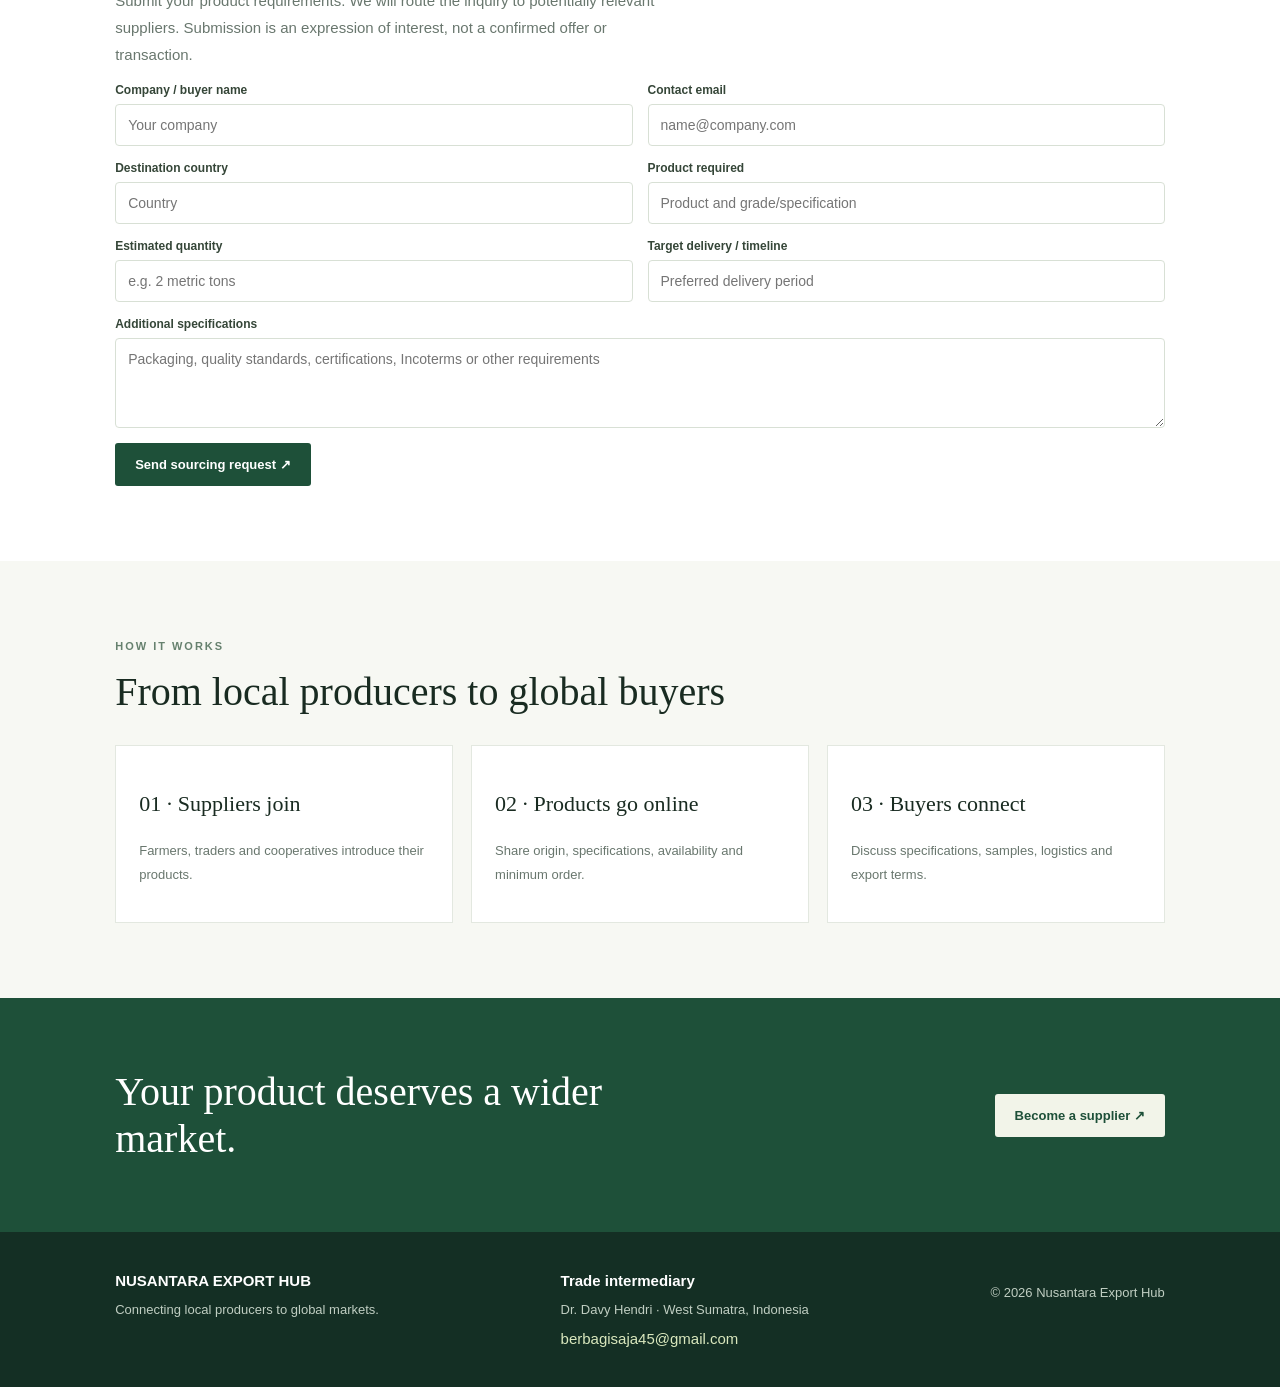
==== commit f592dc5b: "Require registered supplier contact for product submissions" ====
--- a/web/index.html
+++ b/web/index.html
@@ -7,12 +7,13 @@
 <section id="product-submit" class="section muted">
  <small>SUPPLIER PRODUCT CATALOG</small>
  <h2>Submit a product for catalog review</h2>
- <p>Only approved suppliers can submit products. Every submission is reviewed by the Nusantara Export Hub admin before it becomes visible to buyers.</p>
+ <p>Only approved suppliers can submit products. Enter the same email or WhatsApp contact registered for your supplier profile. Every submission is reviewed by the Nusantara Export Hub admin before becoming visible to buyers.</p>
  <div class="catalog-submit-panel">
   <div><h3>Prepare your product information</h3><p>Provide accurate trade details, capacity, minimum order, quality specifications and supporting certifications. Do not publish unverified claims or certificates.</p><p class="catalog-review-note">New submissions enter the Pending review queue. Approval does not itself constitute an export certification or a confirmed offer.</p></div>
   <form id="product-form" class="hub-form">
    <label>Approved supplier<select id="product-producer" name="producer_id" required><option value="">Loading approved suppliers...</option></select></label>
    <label>Product name<input name="name" required maxlength="160" placeholder="e.g. Galo-galo Honey"></label>
+   <label>Registered supplier email / WhatsApp<input name="supplier_contact" required placeholder="Must match registered supplier contact"></label>
    <label>Product category<select name="category" required><option value="">Select category</option><option>Coffee & Cocoa</option><option>Honey & Natural Products</option><option>Spices</option><option>Coconut & Derivatives</option><option>Agriculture</option><option>Fisheries</option><option>Processed Foods</option><option>Other</option></select></label>
    <label>Product origin<input name="origin_regency_city" placeholder="e.g. Balai Gadang, Padang"></label>
    <label class="full">Product description<textarea name="description" rows="3" required maxlength="3000" placeholder="Variety, processing method, harvest or production details..."></textarea></label>
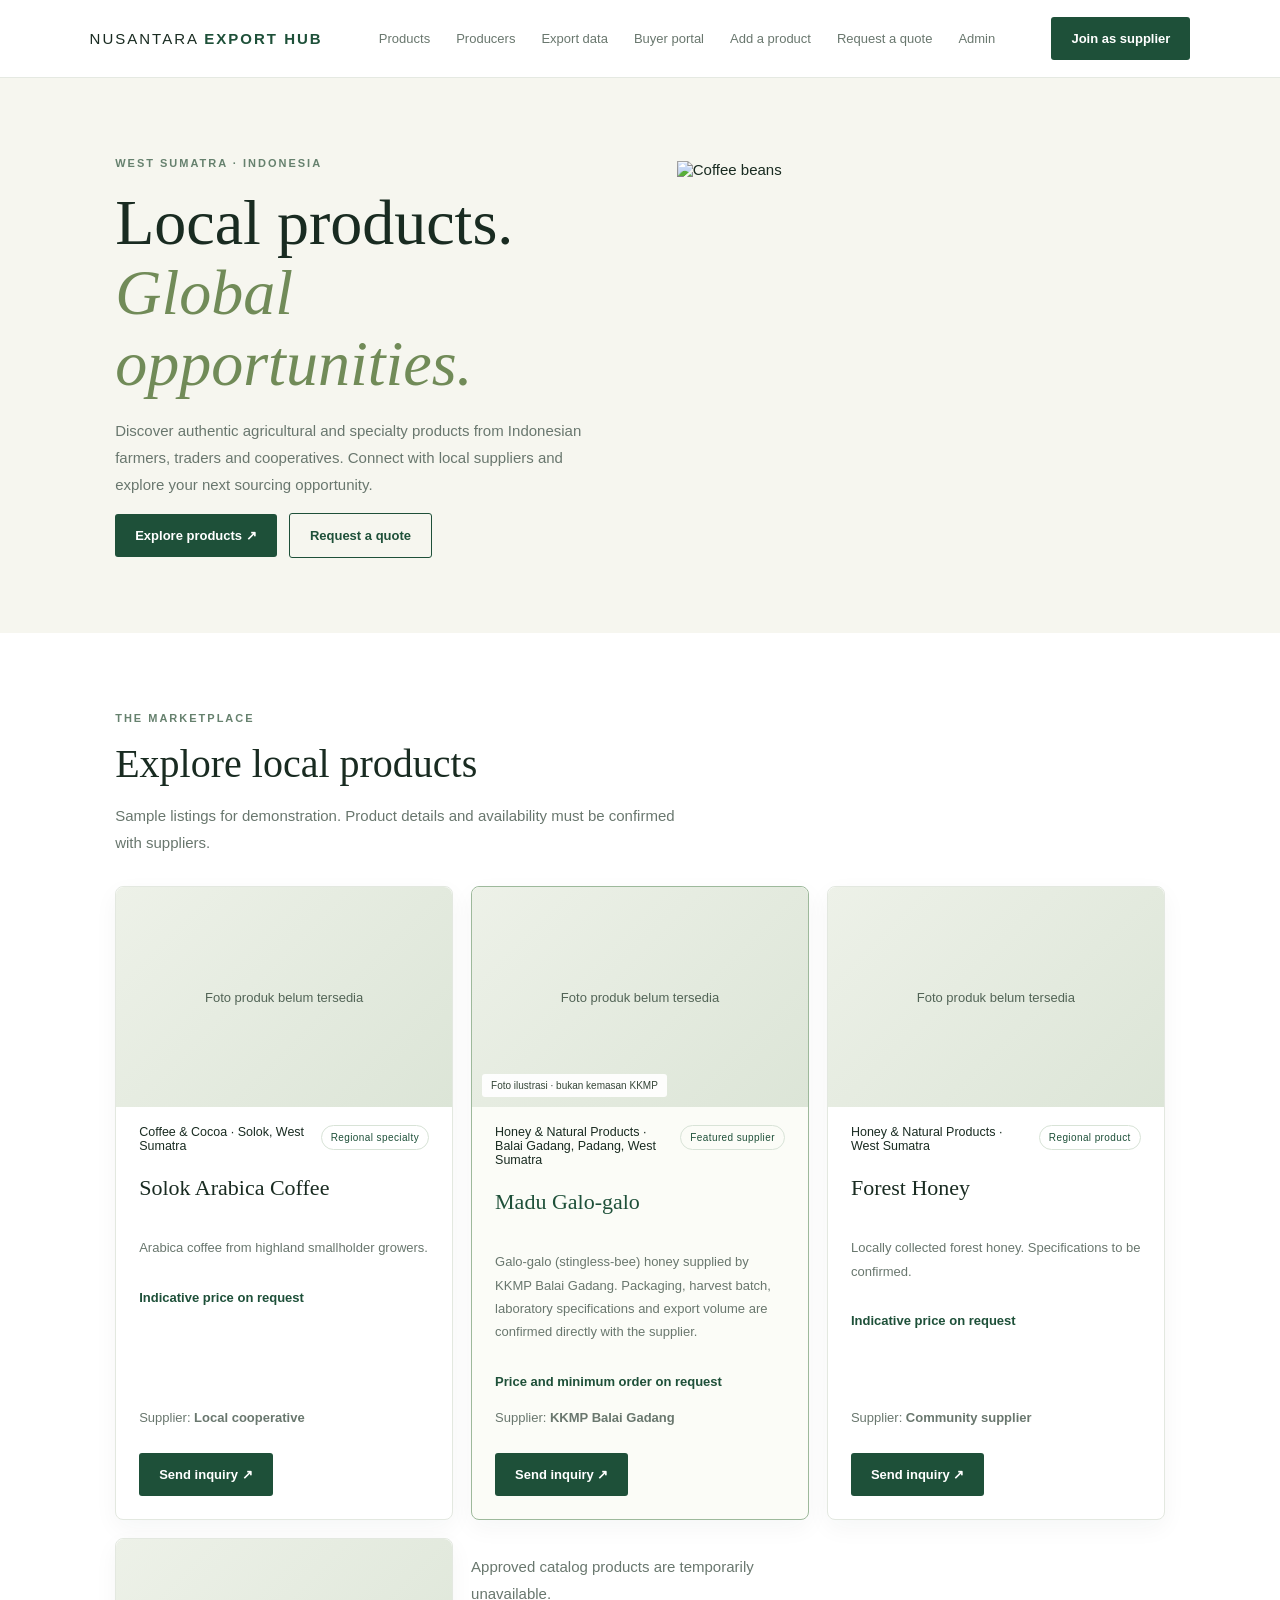
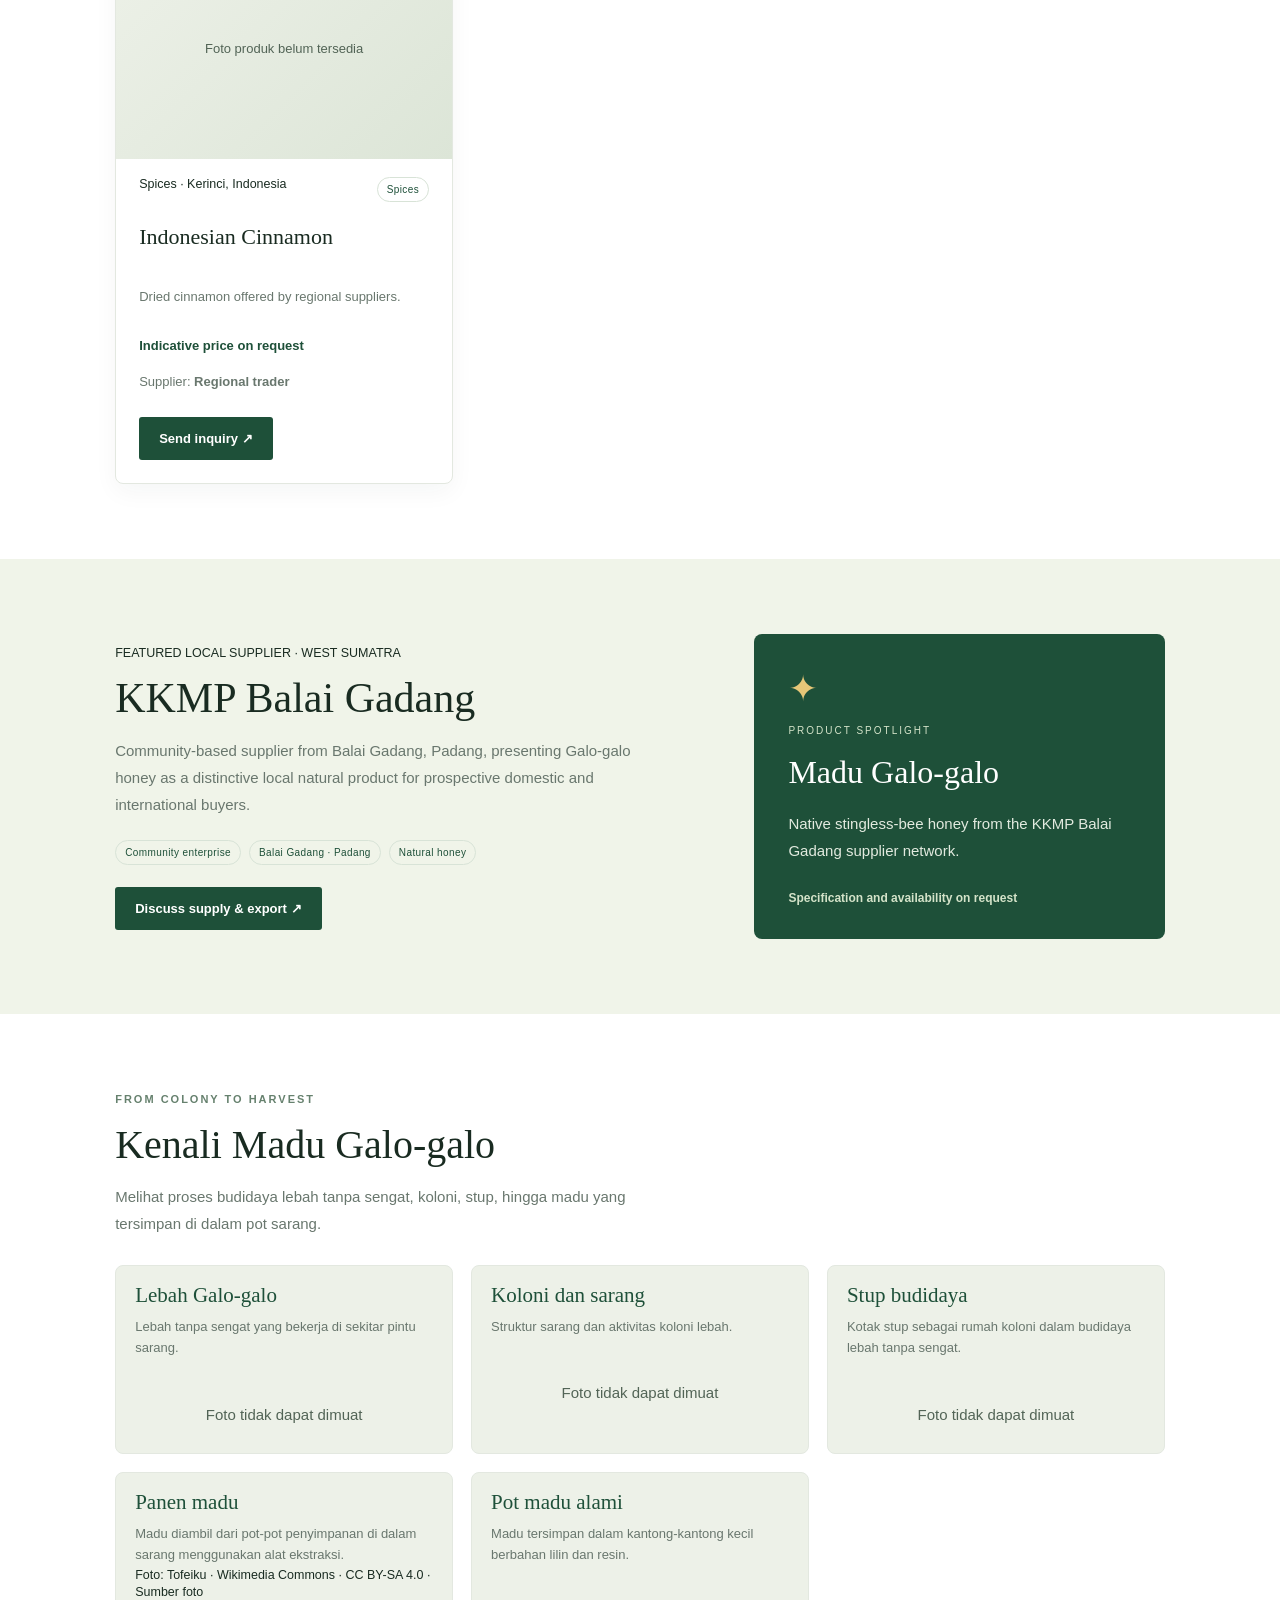
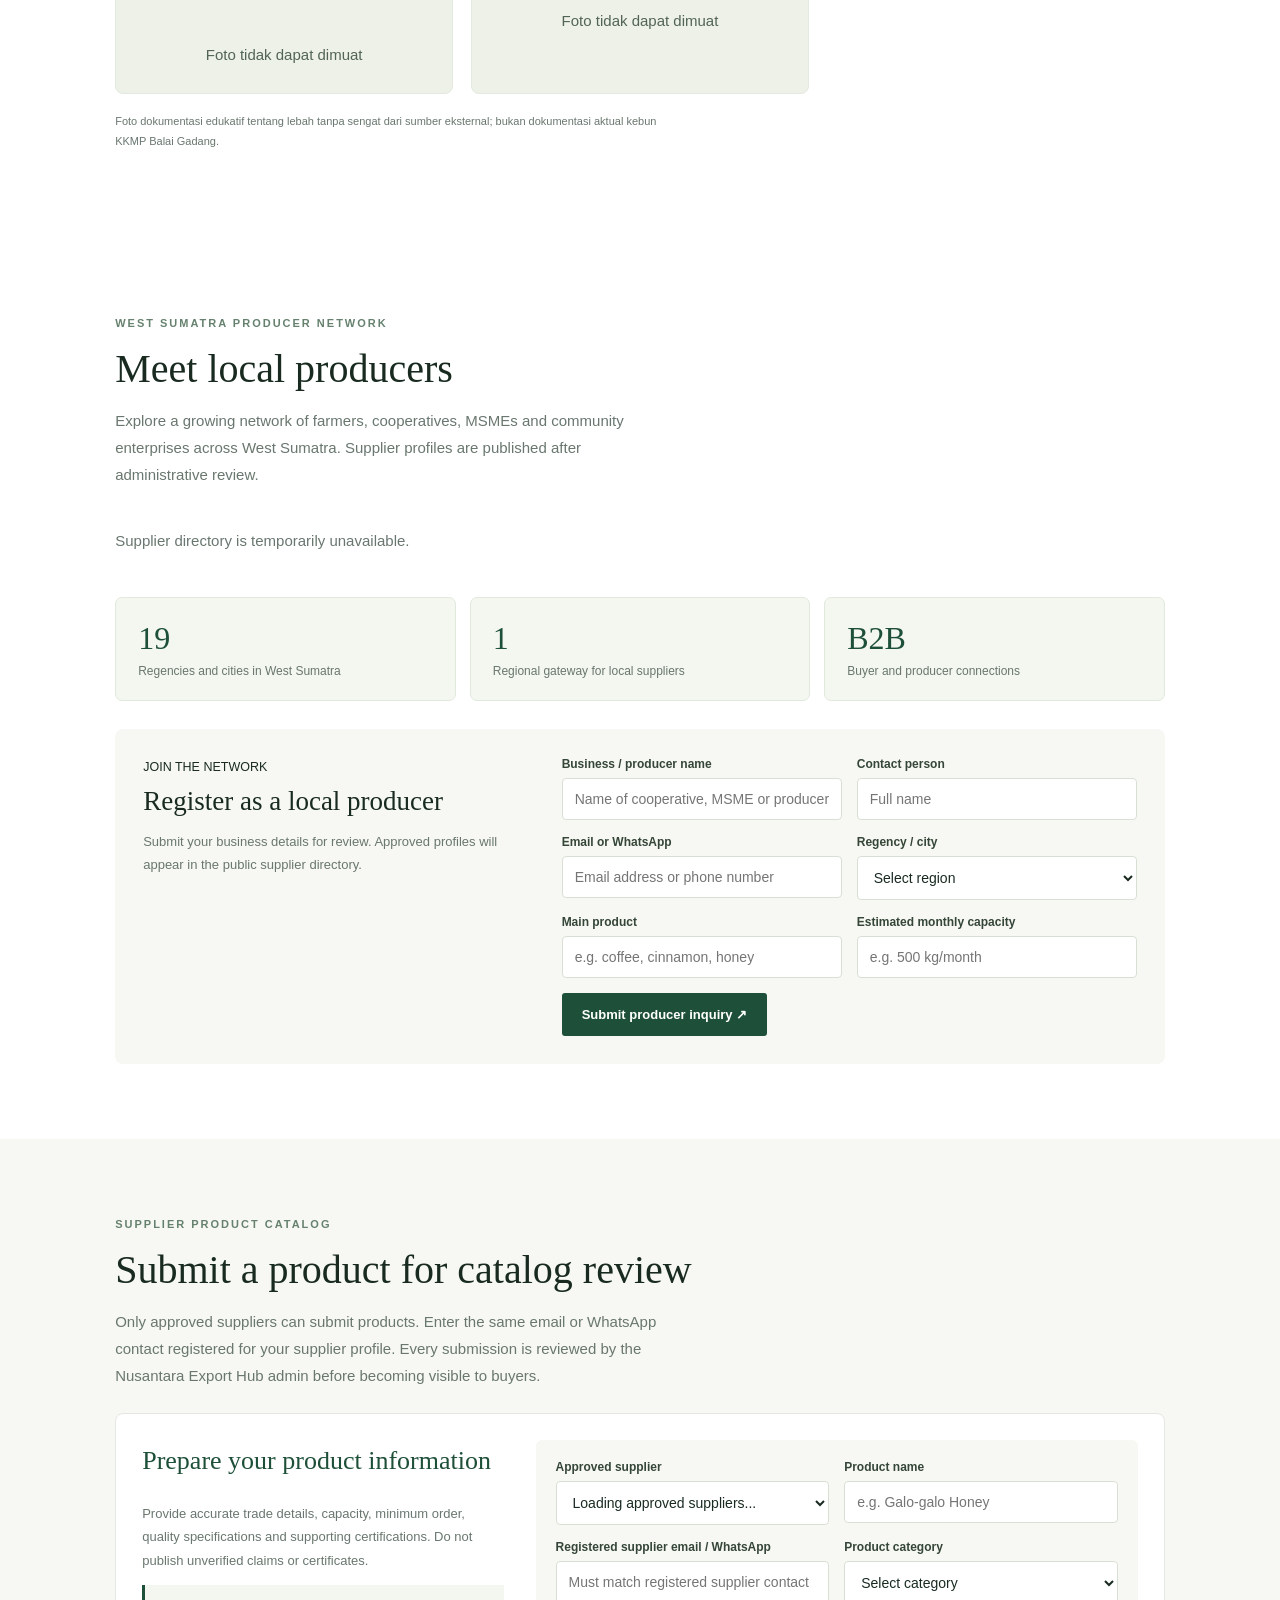
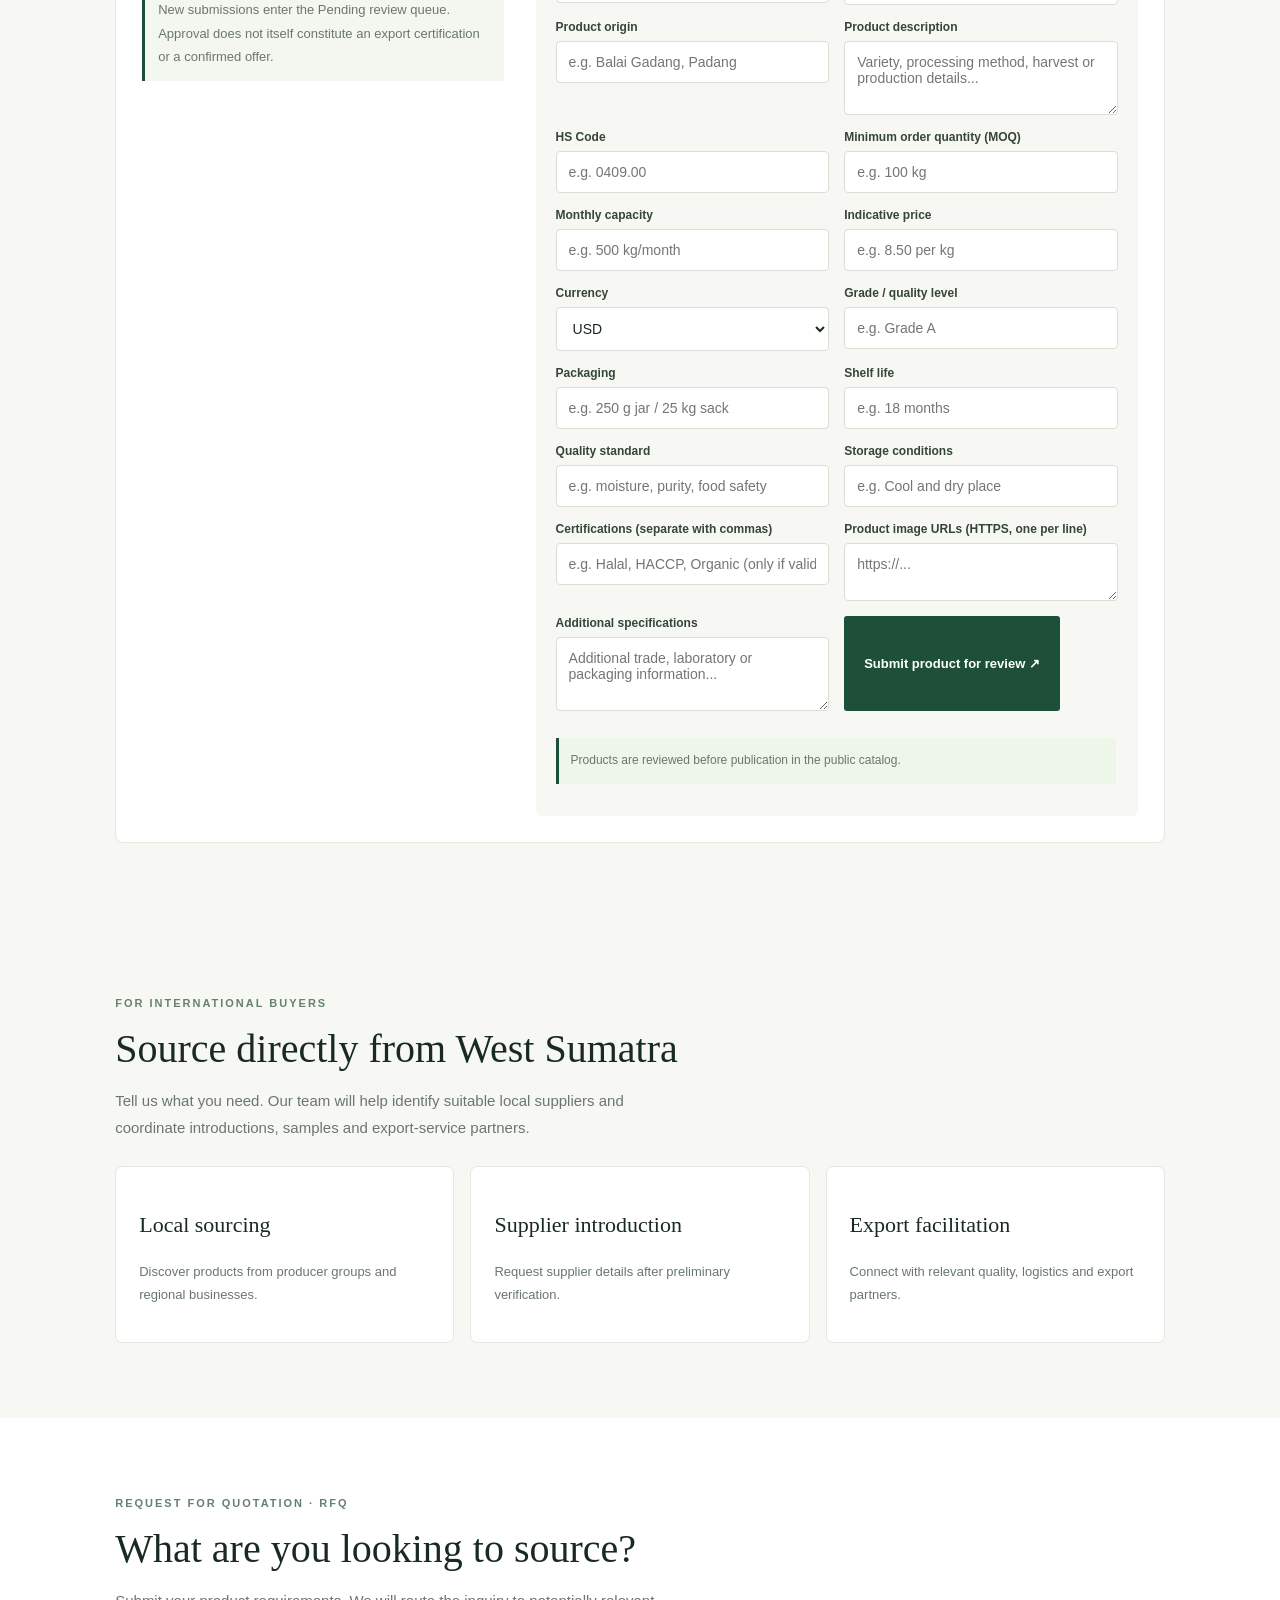
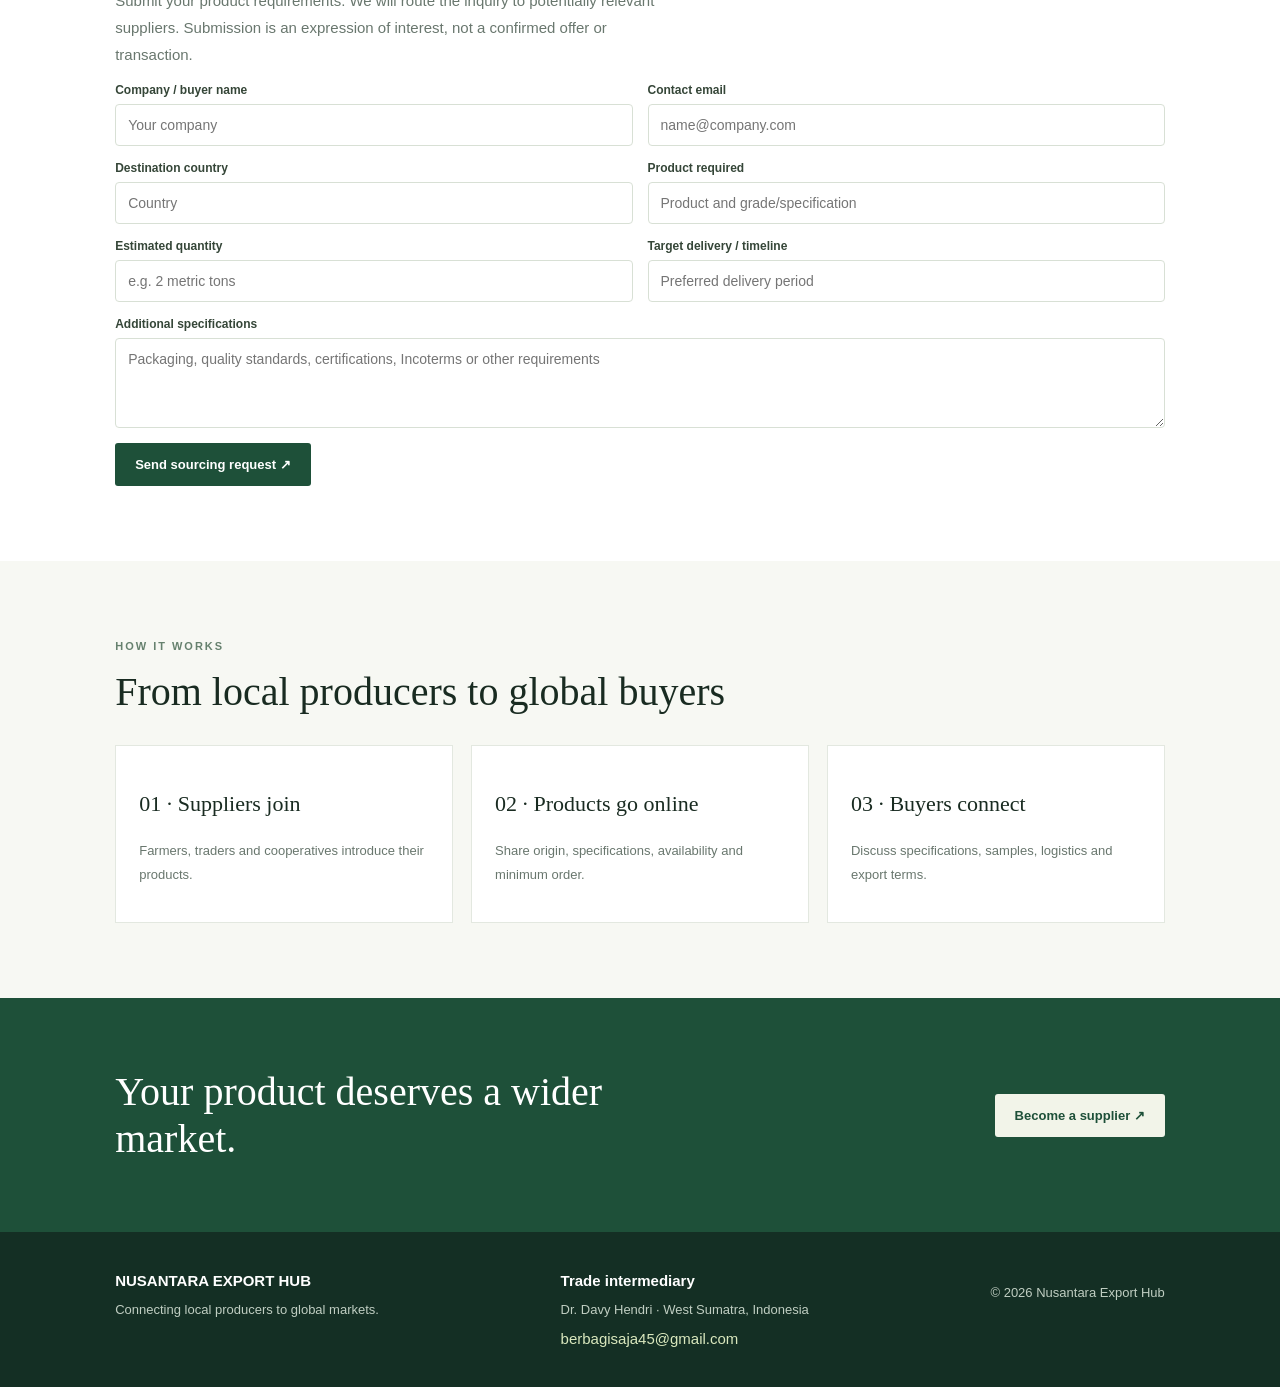
==== commit d71e02bc: "Add Export Intelligence and Buyer Portal navigation" ====
--- a/web/index.html
+++ b/web/index.html
@@ -1,6 +1,6 @@
 <!doctype html>
-<html lang="en"><head><meta charset="utf-8"><meta name="viewport" content="width=device-width,initial-scale=1"><meta name="description" content="Connecting Indonesian local suppliers with global buyers"><title>Nusantara Export Hub</title><link rel="stylesheet" href="styles.css?v=20261112-2"></head>
-<body><header><a class="brand" href="#">NUSANTARA <b>EXPORT HUB</b></a><nav><a href="#market">Products</a><a href="#producers">Producers</a><a href="#product-submit">Add a product</a><a href="#buyers">For buyers</a><a href="#rfq">Request a quote</a><a href="#how">How it works</a><a href="admin.html">Admin</a></nav><a class="button" href="mailto:berbagisaja45@gmail.com?subject=Supplier%20registration">Join as supplier</a></header>
+<html lang="en"><head><meta charset="utf-8"><meta name="viewport" content="width=device-width,initial-scale=1"><meta name="description" content="Connecting Indonesian local suppliers with global buyers"><title>Nusantara Export Hub</title><link rel="stylesheet" href="styles.css?v=20261112-3"></head>
+<body><header><a class="brand" href="#">NUSANTARA <b>EXPORT HUB</b></a><nav><a href="#market">Products</a><a href="#producers">Producers</a><a href="export-intelligence.html">Export data</a><a href="buyer.html">Buyer portal</a><a href="#product-submit">Add a product</a><a href="#rfq">Request a quote</a><a href="admin.html">Admin</a></nav><a class="button" href="mailto:berbagisaja45@gmail.com?subject=Supplier%20registration">Join as supplier</a></header>
 <main><section class="hero"><div><small>WEST SUMATRA · INDONESIA</small><h1>Local products.<br><em>Global opportunities.</em></h1><p>Discover authentic agricultural and specialty products from Indonesian farmers, traders and cooperatives. Connect with local suppliers and explore your next sourcing opportunity.</p><a class="button" href="#market">Explore products ↗</a> <a class="button button-outline" href="#rfq">Request a quote</a></div><img src="https://images.unsplash.com/photo-1442512595331-e89e73853f31?auto=format&fit=crop&w=1200&q=85" alt="Coffee beans"></section>
 <section id="market" class="section"><small>THE MARKETPLACE</small><h2>Explore local products</h2><p>Sample listings for demonstration. Product details and availability must be confirmed with suppliers.</p><div id="products" class="products"></div></section>
 <section id="suppliers" class="section supplier-feature"><div class="supplier-copy"><small>FEATURED LOCAL SUPPLIER · WEST SUMATRA</small><h2>KKMP Balai Gadang</h2><p>Community-based supplier from Balai Gadang, Padang, presenting Galo-galo honey as a distinctive local natural product for prospective domestic and international buyers.</p><div class="supplier-tags"><span>Community enterprise</span><span>Balai Gadang · Padang</span><span>Natural honey</span></div><a class="button" href="mailto:berbagisaja45@gmail.com?subject=Inquiry%20Madu%20Galo-galo%20KKMP%20Balai%20Gadang">Discuss supply & export ↗</a></div><div class="supplier-panel"><div class="honey-mark">✦</div><small>PRODUCT SPOTLIGHT</small><h3>Madu Galo-galo</h3><p>Native stingless-bee honey from the KKMP Balai Gadang supplier network.</p><strong>Specification and availability on request</strong></div></section><section id="galo-gallery" class="section"><small>FROM COLONY TO HARVEST</small><h2>Kenali Madu Galo-galo</h2><p>Melihat proses budidaya lebah tanpa sengat, koloni, stup, hingga madu yang tersimpan di dalam pot sarang.</p><div id="galo-gallery-grid" class="galo-gallery-grid"></div><p class="gallery-disclaimer">Foto dokumentasi edukatif tentang lebah tanpa sengat dari sumber eksternal; bukan dokumentasi aktual kebun KKMP Balai Gadang.</p></section><section id="producers" class="section"><small>WEST SUMATRA PRODUCER NETWORK</small><h2>Meet local producers</h2><p>Explore a growing network of farmers, cooperatives, MSMEs and community enterprises across West Sumatra. Supplier profiles are published after administrative review.</p><div id="verified-producers" class="verified-producers" aria-live="polite"><p>Loading approved supplier profiles...</p></div><div class="producer-intro"><div><strong>19</strong><span>Regencies and cities in West Sumatra</span></div><div><strong>1</strong><span>Regional gateway for local suppliers</span></div><div><strong>B2B</strong><span>Buyer and producer connections</span></div></div><div class="producer-register"><div><small>JOIN THE NETWORK</small><h3>Register as a local producer</h3><p>Submit your business details for review. Approved profiles will appear in the public supplier directory.</p></div><form id="producer-form" class="hub-form"><label>Business / producer name<input name="business" required placeholder="Name of cooperative, MSME or producer"></label><label>Contact person<input name="contact" required placeholder="Full name"></label><label>Email or WhatsApp<input name="contact_detail" required placeholder="Email address or phone number"></label><label>Regency / city<select name="region" required><option value="">Select region</option><option>Agam</option><option>Dharmasraya</option><option>Kepulauan Mentawai</option><option>Lima Puluh Kota</option><option>Padang Pariaman</option><option>Pasaman</option><option>Pasaman Barat</option><option>Pesisir Selatan</option><option>Sijunjung</option><option>Solok</option><option>Solok Selatan</option><option>Tanah Datar</option><option>Kota Bukittinggi</option><option>Kota Padang</option><option>Kota Padang Panjang</option><option>Kota Pariaman</option><option>Kota Payakumbuh</option><option>Kota Sawahlunto</option><option>Kota Solok</option></select></label><label>Main product<input name="product" required placeholder="e.g. coffee, cinnamon, honey"></label><label>Estimated monthly capacity<input name="capacity" placeholder="e.g. 500 kg/month"></label><button class="button" type="submit">Submit producer inquiry ↗</button></form></div></section>
@@ -39,4 +39,4 @@
 <section id="rfq" class="section"><small>REQUEST FOR QUOTATION · RFQ</small><h2>What are you looking to source?</h2><p>Submit your product requirements. We will route the inquiry to potentially relevant suppliers. Submission is an expression of interest, not a confirmed offer or transaction.</p><form id="rfq-form" class="hub-form rfq-form"><label>Company / buyer name<input name="company" required placeholder="Your company"></label><label>Contact email<input name="email" type="email" required placeholder="name@company.com"></label><label>Destination country<input name="country" required placeholder="Country"></label><label>Product required<input name="product" required placeholder="Product and grade/specification"></label><label>Estimated quantity<input name="quantity" required placeholder="e.g. 2 metric tons"></label><label>Target delivery / timeline<input name="timeline" placeholder="Preferred delivery period"></label><label class="full">Additional specifications<textarea name="specification" rows="4" placeholder="Packaging, quality standards, certifications, Incoterms or other requirements"></textarea></label><button class="button" type="submit">Send sourcing request ↗</button></form></section>
 <section id="how" class="section muted"><small>HOW IT WORKS</small><h2>From local producers to global buyers</h2><div class="steps"><article><h3>01 · Suppliers join</h3><p>Farmers, traders and cooperatives introduce their products.</p></article><article><h3>02 · Products go online</h3><p>Share origin, specifications, availability and minimum order.</p></article><article><h3>03 · Buyers connect</h3><p>Discuss specifications, samples, logistics and export terms.</p></article></div></section>
 <section class="cta"><h2>Your product deserves a wider market.</h2><a class="button pale" href="mailto:berbagisaja45@gmail.com?subject=Supplier%20registration">Become a supplier ↗</a></section></main>
-<footer id="contact"><div><b>NUSANTARA EXPORT HUB</b><p>Connecting local producers to global markets.</p></div><div><b>Trade intermediary</b><p>Dr. Davy Hendri · West Sumatra, Indonesia</p><a href="mailto:berbagisaja45@gmail.com">berbagisaja45@gmail.com</a></div><p>© <span id="year"></span> Nusantara Export Hub</p></footer><script src="app.js?v=20261112-2"></script></body></html>+<footer id="contact"><div><b>NUSANTARA EXPORT HUB</b><p>Connecting local producers to global markets.</p></div><div><b>Trade intermediary</b><p>Dr. Davy Hendri · West Sumatra, Indonesia</p><a href="mailto:berbagisaja45@gmail.com">berbagisaja45@gmail.com</a></div><p>© <span id="year"></span> Nusantara Export Hub</p></footer><script src="app.js?v=20261112-3"></script></body></html>
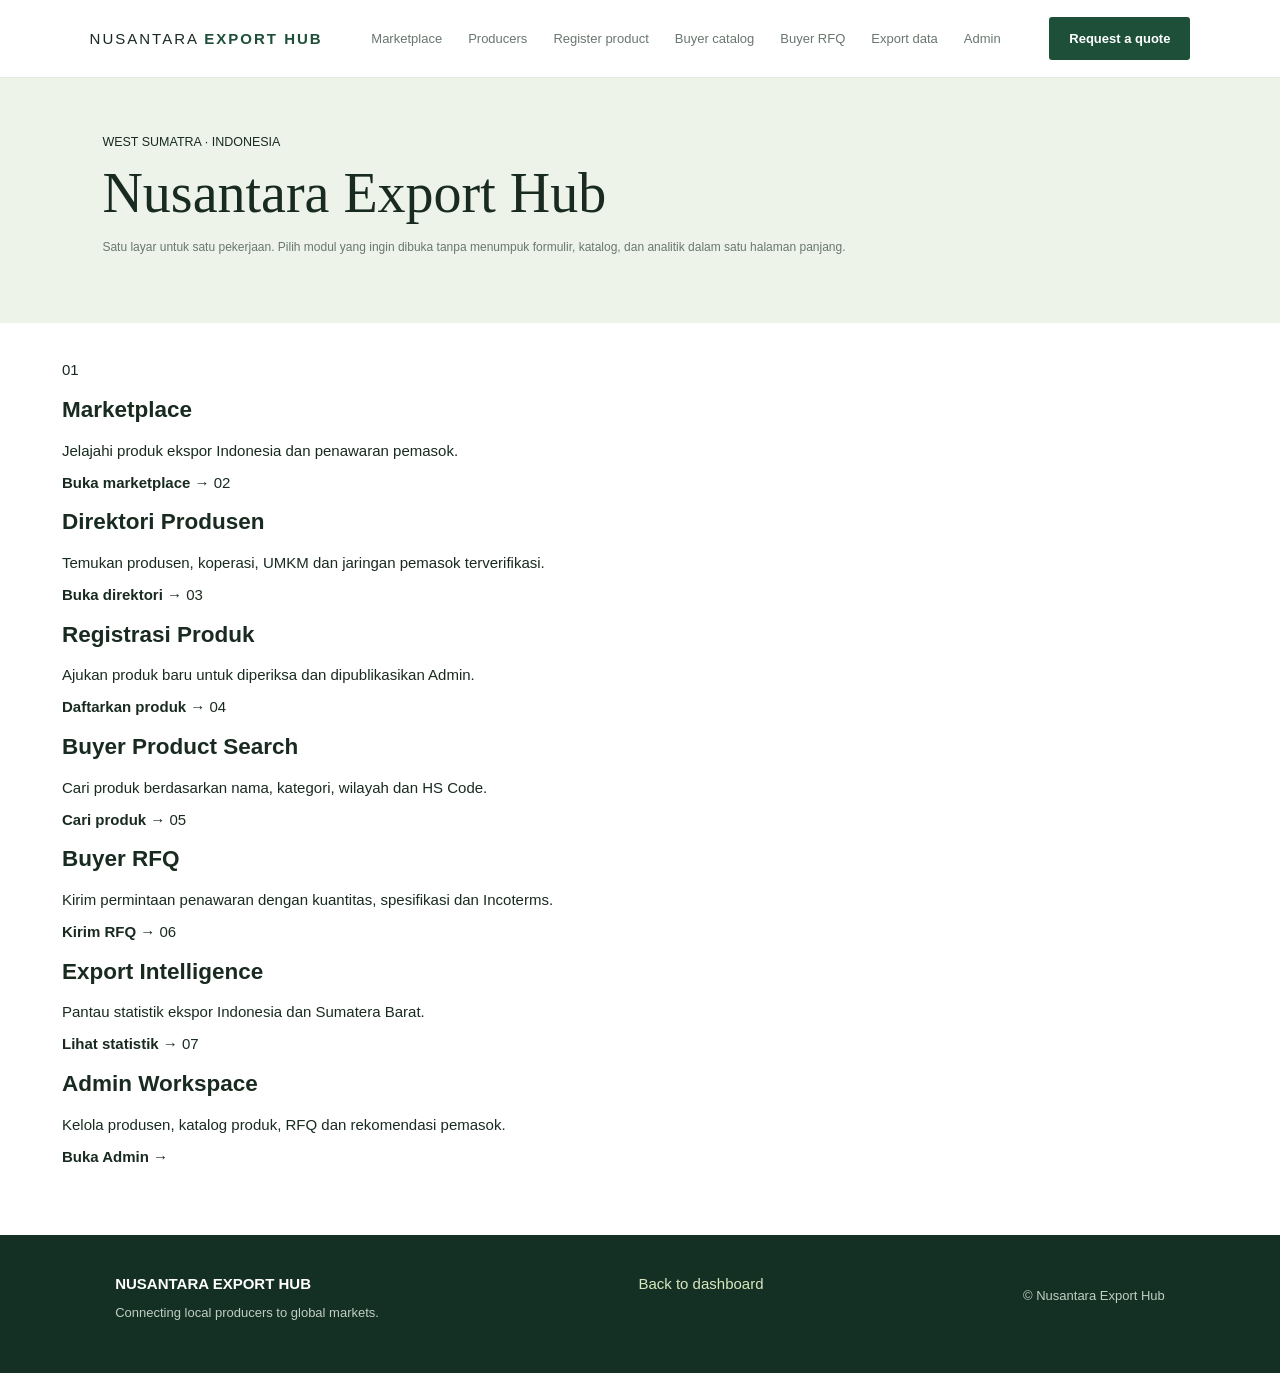
==== commit 20091cc1: "Create single-feature dashboard home" ====
--- a/web/index.html
+++ b/web/index.html
@@ -1,42 +1,9 @@
-<!doctype html>
-<html lang="en"><head><meta charset="utf-8"><meta name="viewport" content="width=device-width,initial-scale=1"><meta name="description" content="Connecting Indonesian local suppliers with global buyers"><title>Nusantara Export Hub</title><link rel="stylesheet" href="styles.css?v=20261112-3"></head>
-<body><header><a class="brand" href="#">NUSANTARA <b>EXPORT HUB</b></a><nav><a href="#market">Products</a><a href="#producers">Producers</a><a href="export-intelligence.html">Export data</a><a href="buyer.html">Buyer portal</a><a href="#product-submit">Add a product</a><a href="#rfq">Request a quote</a><a href="admin.html">Admin</a></nav><a class="button" href="mailto:berbagisaja45@gmail.com?subject=Supplier%20registration">Join as supplier</a></header>
-<main><section class="hero"><div><small>WEST SUMATRA · INDONESIA</small><h1>Local products.<br><em>Global opportunities.</em></h1><p>Discover authentic agricultural and specialty products from Indonesian farmers, traders and cooperatives. Connect with local suppliers and explore your next sourcing opportunity.</p><a class="button" href="#market">Explore products ↗</a> <a class="button button-outline" href="#rfq">Request a quote</a></div><img src="https://images.unsplash.com/photo-1442512595331-e89e73853f31?auto=format&fit=crop&w=1200&q=85" alt="Coffee beans"></section>
-<section id="market" class="section"><small>THE MARKETPLACE</small><h2>Explore local products</h2><p>Sample listings for demonstration. Product details and availability must be confirmed with suppliers.</p><div id="products" class="products"></div></section>
-<section id="suppliers" class="section supplier-feature"><div class="supplier-copy"><small>FEATURED LOCAL SUPPLIER · WEST SUMATRA</small><h2>KKMP Balai Gadang</h2><p>Community-based supplier from Balai Gadang, Padang, presenting Galo-galo honey as a distinctive local natural product for prospective domestic and international buyers.</p><div class="supplier-tags"><span>Community enterprise</span><span>Balai Gadang · Padang</span><span>Natural honey</span></div><a class="button" href="mailto:berbagisaja45@gmail.com?subject=Inquiry%20Madu%20Galo-galo%20KKMP%20Balai%20Gadang">Discuss supply & export ↗</a></div><div class="supplier-panel"><div class="honey-mark">✦</div><small>PRODUCT SPOTLIGHT</small><h3>Madu Galo-galo</h3><p>Native stingless-bee honey from the KKMP Balai Gadang supplier network.</p><strong>Specification and availability on request</strong></div></section><section id="galo-gallery" class="section"><small>FROM COLONY TO HARVEST</small><h2>Kenali Madu Galo-galo</h2><p>Melihat proses budidaya lebah tanpa sengat, koloni, stup, hingga madu yang tersimpan di dalam pot sarang.</p><div id="galo-gallery-grid" class="galo-gallery-grid"></div><p class="gallery-disclaimer">Foto dokumentasi edukatif tentang lebah tanpa sengat dari sumber eksternal; bukan dokumentasi aktual kebun KKMP Balai Gadang.</p></section><section id="producers" class="section"><small>WEST SUMATRA PRODUCER NETWORK</small><h2>Meet local producers</h2><p>Explore a growing network of farmers, cooperatives, MSMEs and community enterprises across West Sumatra. Supplier profiles are published after administrative review.</p><div id="verified-producers" class="verified-producers" aria-live="polite"><p>Loading approved supplier profiles...</p></div><div class="producer-intro"><div><strong>19</strong><span>Regencies and cities in West Sumatra</span></div><div><strong>1</strong><span>Regional gateway for local suppliers</span></div><div><strong>B2B</strong><span>Buyer and producer connections</span></div></div><div class="producer-register"><div><small>JOIN THE NETWORK</small><h3>Register as a local producer</h3><p>Submit your business details for review. Approved profiles will appear in the public supplier directory.</p></div><form id="producer-form" class="hub-form"><label>Business / producer name<input name="business" required placeholder="Name of cooperative, MSME or producer"></label><label>Contact person<input name="contact" required placeholder="Full name"></label><label>Email or WhatsApp<input name="contact_detail" required placeholder="Email address or phone number"></label><label>Regency / city<select name="region" required><option value="">Select region</option><option>Agam</option><option>Dharmasraya</option><option>Kepulauan Mentawai</option><option>Lima Puluh Kota</option><option>Padang Pariaman</option><option>Pasaman</option><option>Pasaman Barat</option><option>Pesisir Selatan</option><option>Sijunjung</option><option>Solok</option><option>Solok Selatan</option><option>Tanah Datar</option><option>Kota Bukittinggi</option><option>Kota Padang</option><option>Kota Padang Panjang</option><option>Kota Pariaman</option><option>Kota Payakumbuh</option><option>Kota Sawahlunto</option><option>Kota Solok</option></select></label><label>Main product<input name="product" required placeholder="e.g. coffee, cinnamon, honey"></label><label>Estimated monthly capacity<input name="capacity" placeholder="e.g. 500 kg/month"></label><button class="button" type="submit">Submit producer inquiry ↗</button></form></div></section>
-<section id="product-submit" class="section muted">
- <small>SUPPLIER PRODUCT CATALOG</small>
- <h2>Submit a product for catalog review</h2>
- <p>Only approved suppliers can submit products. Enter the same email or WhatsApp contact registered for your supplier profile. Every submission is reviewed by the Nusantara Export Hub admin before becoming visible to buyers.</p>
- <div class="catalog-submit-panel">
-  <div><h3>Prepare your product information</h3><p>Provide accurate trade details, capacity, minimum order, quality specifications and supporting certifications. Do not publish unverified claims or certificates.</p><p class="catalog-review-note">New submissions enter the Pending review queue. Approval does not itself constitute an export certification or a confirmed offer.</p></div>
-  <form id="product-form" class="hub-form">
-   <label>Approved supplier<select id="product-producer" name="producer_id" required><option value="">Loading approved suppliers...</option></select></label>
-   <label>Product name<input name="name" required maxlength="160" placeholder="e.g. Galo-galo Honey"></label>
-   <label>Registered supplier email / WhatsApp<input name="supplier_contact" required placeholder="Must match registered supplier contact"></label>
-   <label>Product category<select name="category" required><option value="">Select category</option><option>Coffee & Cocoa</option><option>Honey & Natural Products</option><option>Spices</option><option>Coconut & Derivatives</option><option>Agriculture</option><option>Fisheries</option><option>Processed Foods</option><option>Other</option></select></label>
-   <label>Product origin<input name="origin_regency_city" placeholder="e.g. Balai Gadang, Padang"></label>
-   <label class="full">Product description<textarea name="description" rows="3" required maxlength="3000" placeholder="Variety, processing method, harvest or production details..."></textarea></label>
-   <label>HS Code<input name="hs_code" placeholder="e.g. 0409.00"></label>
-   <label>Minimum order quantity (MOQ)<input name="moq" placeholder="e.g. 100 kg"></label>
-   <label>Monthly capacity<input name="monthly_capacity" placeholder="e.g. 500 kg/month"></label>
-   <label>Indicative price<input name="indicative_price" placeholder="e.g. 8.50 per kg"></label>
-   <label>Currency<select name="currency"><option>USD</option><option>IDR</option><option>EUR</option><option>MYR</option><option>SGD</option></select></label>
-   <label>Grade / quality level<input name="grade" placeholder="e.g. Grade A"></label>
-   <label>Packaging<input name="packaging" placeholder="e.g. 250 g jar / 25 kg sack"></label>
-   <label>Shelf life<input name="shelf_life" placeholder="e.g. 18 months"></label>
-   <label>Quality standard<input name="quality_standard" placeholder="e.g. moisture, purity, food safety"></label>
-   <label>Storage conditions<input name="storage_conditions" placeholder="e.g. Cool and dry place"></label>
-   <label class="full">Certifications (separate with commas)<input name="certifications" placeholder="e.g. Halal, HACCP, Organic (only if valid)"></label>
-   <label class="full">Product image URLs (HTTPS, one per line)<textarea name="image_urls" rows="2" placeholder="https://..."></textarea></label>
-   <label class="full">Additional specifications<textarea name="additional_notes" rows="3" placeholder="Additional trade, laboratory or packaging information..."></textarea></label>
-   <button class="button" type="submit">Submit product for review ↗</button>
-   <p class="form-note" role="status">Products are reviewed before publication in the public catalog.</p>
-  </form>
- </div>
-</section>
-<section id="buyers" class="section muted"><small>FOR INTERNATIONAL BUYERS</small><h2>Source directly from West Sumatra</h2><p>Tell us what you need. Our team will help identify suitable local suppliers and coordinate introductions, samples and export-service partners.</p><div class="buyer-benefits"><article><h3>Local sourcing</h3><p>Discover products from producer groups and regional businesses.</p></article><article><h3>Supplier introduction</h3><p>Request supplier details after preliminary verification.</p></article><article><h3>Export facilitation</h3><p>Connect with relevant quality, logistics and export partners.</p></article></div></section>
-<section id="rfq" class="section"><small>REQUEST FOR QUOTATION · RFQ</small><h2>What are you looking to source?</h2><p>Submit your product requirements. We will route the inquiry to potentially relevant suppliers. Submission is an expression of interest, not a confirmed offer or transaction.</p><form id="rfq-form" class="hub-form rfq-form"><label>Company / buyer name<input name="company" required placeholder="Your company"></label><label>Contact email<input name="email" type="email" required placeholder="name@company.com"></label><label>Destination country<input name="country" required placeholder="Country"></label><label>Product required<input name="product" required placeholder="Product and grade/specification"></label><label>Estimated quantity<input name="quantity" required placeholder="e.g. 2 metric tons"></label><label>Target delivery / timeline<input name="timeline" placeholder="Preferred delivery period"></label><label class="full">Additional specifications<textarea name="specification" rows="4" placeholder="Packaging, quality standards, certifications, Incoterms or other requirements"></textarea></label><button class="button" type="submit">Send sourcing request ↗</button></form></section>
-<section id="how" class="section muted"><small>HOW IT WORKS</small><h2>From local producers to global buyers</h2><div class="steps"><article><h3>01 · Suppliers join</h3><p>Farmers, traders and cooperatives introduce their products.</p></article><article><h3>02 · Products go online</h3><p>Share origin, specifications, availability and minimum order.</p></article><article><h3>03 · Buyers connect</h3><p>Discuss specifications, samples, logistics and export terms.</p></article></div></section>
-<section class="cta"><h2>Your product deserves a wider market.</h2><a class="button pale" href="mailto:berbagisaja45@gmail.com?subject=Supplier%20registration">Become a supplier ↗</a></section></main>
-<footer id="contact"><div><b>NUSANTARA EXPORT HUB</b><p>Connecting local producers to global markets.</p></div><div><b>Trade intermediary</b><p>Dr. Davy Hendri · West Sumatra, Indonesia</p><a href="mailto:berbagisaja45@gmail.com">berbagisaja45@gmail.com</a></div><p>© <span id="year"></span> Nusantara Export Hub</p></footer><script src="app.js?v=20261112-3"></script></body></html>+<!doctype html><html lang="en"><head><meta charset="utf-8"><meta name="viewport" content="width=device-width,initial-scale=1"><meta name="description" content="Nusantara Export Hub feature dashboard"><title>Dashboard · Nusantara Export Hub</title><link rel="stylesheet" href="styles.css?v=20261122-screen"></head><body><header><a class="brand" href="index.html">NUSANTARA <b>EXPORT HUB</b></a><nav><a href="marketplace.html">Marketplace</a><a href="producers.html">Producers</a><a href="product-submit.html">Register product</a><a href="buyer-catalog.html">Buyer catalog</a><a href="buyer.html">Buyer RFQ</a><a href="export-intelligence.html">Export data</a><a href="admin.html">Admin</a></nav><a class="button" href="buyer.html">Request a quote</a></header><main><section class="v2-hero"><div><small>WEST SUMATRA · INDONESIA</small><h1 style="font:clamp(36px,5vw,56px) Georgia;margin:12px 0">Nusantara Export Hub</h1><p class="v2-muted">Satu layar untuk satu pekerjaan. Pilih modul yang ingin dibuka tanpa menumpuk formulir, katalog, dan analitik dalam satu halaman panjang.</p></div></section><div class="v2-wrap"><div class="feature-launch-grid">
+<a class="feature-launch-card" href="marketplace.html"><span>01</span><h2>Marketplace</h2><p>Jelajahi produk ekspor Indonesia dan penawaran pemasok.</p><b>Buka marketplace →</b></a>
+<a class="feature-launch-card" href="producers.html"><span>02</span><h2>Direktori Produsen</h2><p>Temukan produsen, koperasi, UMKM dan jaringan pemasok terverifikasi.</p><b>Buka direktori →</b></a>
+<a class="feature-launch-card" href="product-submit.html"><span>03</span><h2>Registrasi Produk</h2><p>Ajukan produk baru untuk diperiksa dan dipublikasikan Admin.</p><b>Daftarkan produk →</b></a>
+<a class="feature-launch-card" href="buyer-catalog.html"><span>04</span><h2>Buyer Product Search</h2><p>Cari produk berdasarkan nama, kategori, wilayah dan HS Code.</p><b>Cari produk →</b></a>
+<a class="feature-launch-card" href="buyer.html"><span>05</span><h2>Buyer RFQ</h2><p>Kirim permintaan penawaran dengan kuantitas, spesifikasi dan Incoterms.</p><b>Kirim RFQ →</b></a>
+<a class="feature-launch-card" href="export-intelligence.html"><span>06</span><h2>Export Intelligence</h2><p>Pantau statistik ekspor Indonesia dan Sumatera Barat.</p><b>Lihat statistik →</b></a>
+<a class="feature-launch-card" href="admin.html"><span>07</span><h2>Admin Workspace</h2><p>Kelola produsen, katalog produk, RFQ dan rekomendasi pemasok.</p><b>Buka Admin →</b></a>
+</div></div></main><footer><div><b>NUSANTARA EXPORT HUB</b><p>Connecting local producers to global markets.</p></div><a href="index.html">Back to dashboard</a><p>© <span id="year"></span> Nusantara Export Hub</p></footer></body></html>
--- a/web/styles.css
+++ b/web/styles.css
@@ -67,3 +67,24 @@
 .catalog-product-details{font-size:12px;line-height:1.7;color:#526456}
 .database-product{border-color:#cbdcc8}
 @media(max-width:800px){.catalog-submit-panel{grid-template-columns:1fr;padding:20px}}
+
+
+/* Export intelligence and buyer portal v2 */
+.v2-hero{background:#edf3e9;padding:54px 8%;display:flex;justify-content:space-between;align-items:center;gap:24px;flex-wrap:wrap}
+.v2-wrap{max-width:1200px;margin:auto;padding:38px 22px 70px}
+.v2-kpis{display:grid;grid-template-columns:repeat(4,minmax(0,1fr));gap:14px;margin:24px 0}
+.v2-kpi{background:#fff;border:1px solid #dfe7dc;border-radius:8px;padding:20px}
+.v2-kpi small{display:block;color:#69776e;font-size:12px}.v2-kpi strong{display:block;font:clamp(22px,3vw,32px) Georgia;color:#1e5039;margin:10px 0 5px}
+.v2-grid{display:grid;grid-template-columns:1.2fr .8fr;gap:18px;margin:20px 0}
+.v2-panel{background:#fff;border:1px solid #e1e8df;border-radius:8px;padding:22px;min-width:0}
+.v2-panel h2{font:25px Georgia;margin:0 0 12px}.v2-muted{font-size:12px;color:#69776e;line-height:1.7}
+.v2-bars{display:grid;gap:16px;margin:20px 0}.v2-bar-label{display:flex;justify-content:space-between;font-size:12px;margin-bottom:6px}.v2-track{height:13px;background:#edf1e9;border-radius:20px;overflow:hidden}.v2-fill{height:100%;background:#477956;border-radius:20px}
+.v2-source{font-size:11px;color:#69776e;line-height:1.7}.v2-source a{color:#1e5039;text-decoration:underline}
+.v2-notice{padding:13px;background:#fff8e8;border-left:3px solid #b48a35;font-size:12px;line-height:1.65}
+.v2-form{display:grid;grid-template-columns:1fr 1fr;gap:13px}.v2-form label{display:flex;flex-direction:column;gap:6px;font-size:12px;font-weight:bold}.v2-form input,.v2-form select,.v2-form textarea{padding:12px;border:1px solid #d8e0d5;border-radius:4px;font:14px Arial;width:100%}.v2-form .full{grid-column:1/-1}.v2-form button{justify-self:start;border:0;cursor:pointer}
+.v2-status{font-size:12px;padding:12px;background:#eef5e9;color:#1e5039;border-left:3px solid #1e5039}
+.v2-product-list{display:grid;grid-template-columns:repeat(2,minmax(0,1fr));gap:12px}.v2-product{border:1px solid #e1e8df;padding:15px;border-radius:6px}.v2-product h3{font:19px Georgia;margin:0 0 7px}
+@media(max-width:760px){.v2-kpis{grid-template-columns:repeat(2,minmax(0,1fr))}.v2-grid{grid-template-columns:1fr}.v2-form{grid-template-columns:1fr}.v2-form .full{grid-column:auto}.v2-wrap{padding:28px 16px 55px}}
+@media(max-width:420px){.v2-kpis,.v2-product-list{grid-template-columns:1fr}}
+
+.match-score{display:inline-block;background:#edf4e9;color:#1e5039;border:1px solid #d4e3d0;border-radius:20px;padding:7px 10px;font-size:12px;white-space:nowrap}
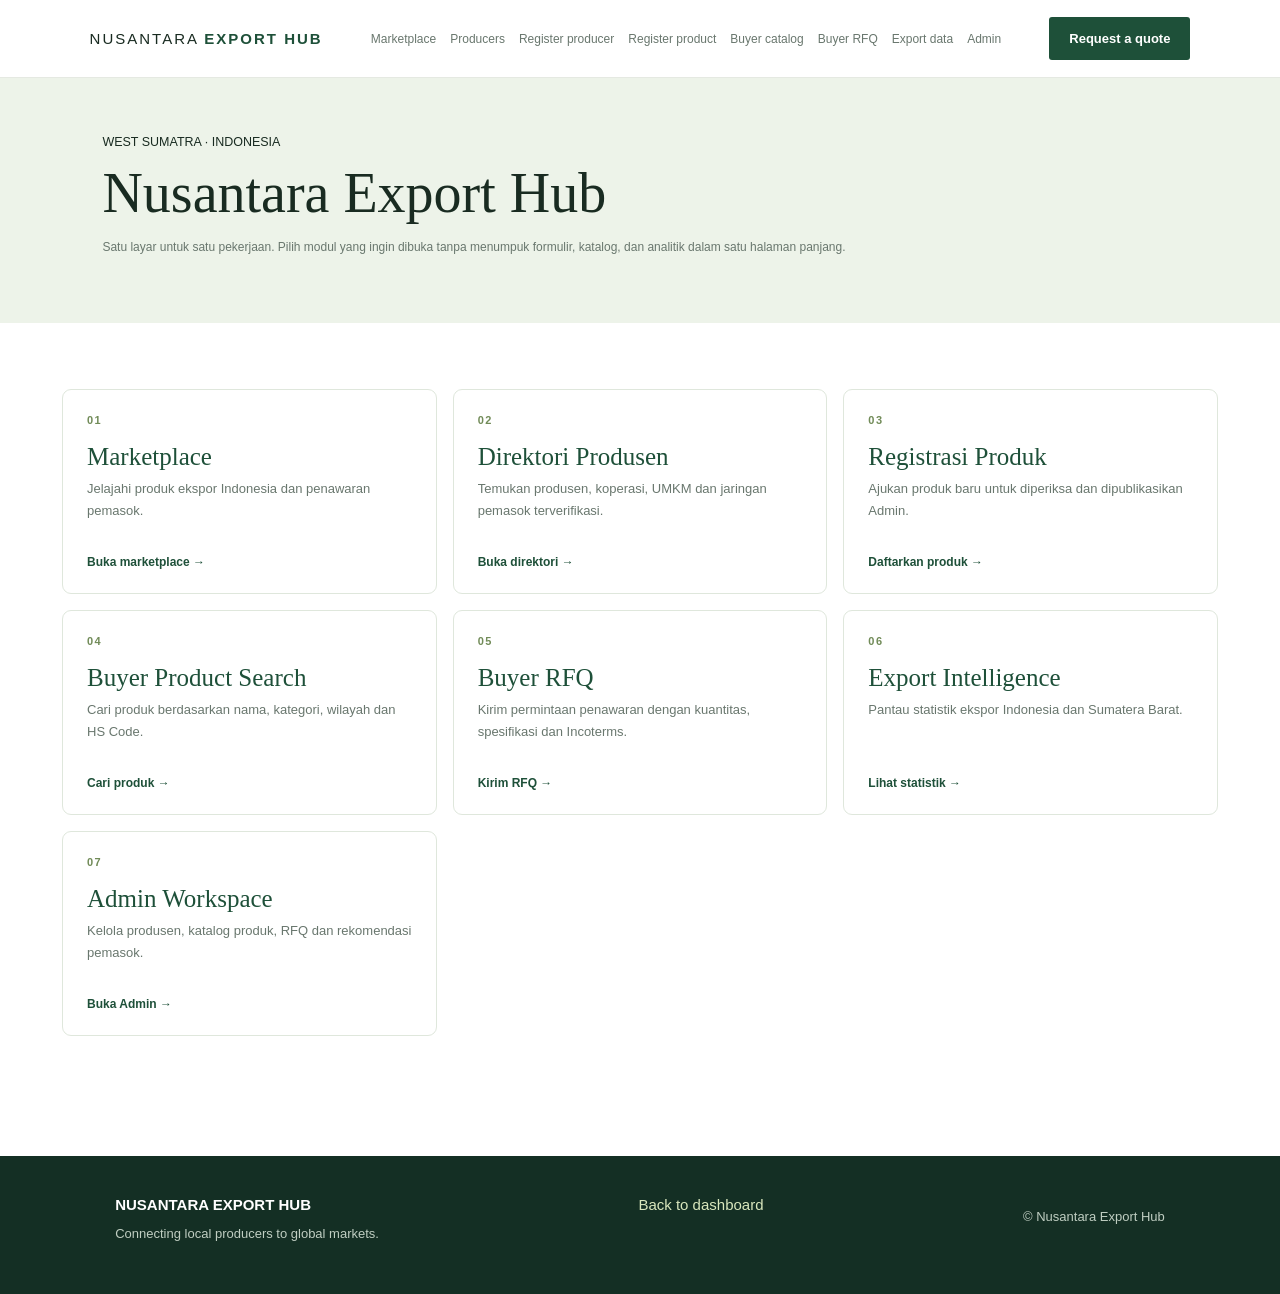
==== commit 411c4ab1: "Add dedicated producer registration navigation across all feature screens" ====
--- a/web/index.html
+++ b/web/index.html
@@ -1,4 +1,4 @@
-<!doctype html><html lang="en"><head><meta charset="utf-8"><meta name="viewport" content="width=device-width,initial-scale=1"><meta name="description" content="Nusantara Export Hub feature dashboard"><title>Dashboard · Nusantara Export Hub</title><link rel="stylesheet" href="styles.css?v=20261122-screen"></head><body><header><a class="brand" href="index.html">NUSANTARA <b>EXPORT HUB</b></a><nav><a href="marketplace.html">Marketplace</a><a href="producers.html">Producers</a><a href="product-submit.html">Register product</a><a href="buyer-catalog.html">Buyer catalog</a><a href="buyer.html">Buyer RFQ</a><a href="export-intelligence.html">Export data</a><a href="admin.html">Admin</a></nav><a class="button" href="buyer.html">Request a quote</a></header><main><section class="v2-hero"><div><small>WEST SUMATRA · INDONESIA</small><h1 style="font:clamp(36px,5vw,56px) Georgia;margin:12px 0">Nusantara Export Hub</h1><p class="v2-muted">Satu layar untuk satu pekerjaan. Pilih modul yang ingin dibuka tanpa menumpuk formulir, katalog, dan analitik dalam satu halaman panjang.</p></div></section><div class="v2-wrap"><div class="feature-launch-grid">
+<!doctype html><html lang="en"><head><meta charset="utf-8"><meta name="viewport" content="width=device-width,initial-scale=1"><meta name="description" content="Nusantara Export Hub feature dashboard"><title>Dashboard · Nusantara Export Hub</title><link rel="stylesheet" href="styles.css?v=20261122-screen"></head><body><header><a class="brand" href="index.html">NUSANTARA <b>EXPORT HUB</b></a><nav><a href="marketplace.html">Marketplace</a><a href="producers.html">Producers</a><a href="producer-register.html">Register producer</a><a href="product-submit.html">Register product</a><a href="buyer-catalog.html">Buyer catalog</a><a href="buyer.html">Buyer RFQ</a><a href="export-intelligence.html">Export data</a><a href="admin.html">Admin</a></nav><a class="button" href="buyer.html">Request a quote</a></header><main><section class="v2-hero"><div><small>WEST SUMATRA · INDONESIA</small><h1 style="font:clamp(36px,5vw,56px) Georgia;margin:12px 0">Nusantara Export Hub</h1><p class="v2-muted">Satu layar untuk satu pekerjaan. Pilih modul yang ingin dibuka tanpa menumpuk formulir, katalog, dan analitik dalam satu halaman panjang.</p></div></section><div class="v2-wrap"><div class="feature-launch-grid">
 <a class="feature-launch-card" href="marketplace.html"><span>01</span><h2>Marketplace</h2><p>Jelajahi produk ekspor Indonesia dan penawaran pemasok.</p><b>Buka marketplace →</b></a>
 <a class="feature-launch-card" href="producers.html"><span>02</span><h2>Direktori Produsen</h2><p>Temukan produsen, koperasi, UMKM dan jaringan pemasok terverifikasi.</p><b>Buka direktori →</b></a>
 <a class="feature-launch-card" href="product-submit.html"><span>03</span><h2>Registrasi Produk</h2><p>Ajukan produk baru untuk diperiksa dan dipublikasikan Admin.</p><b>Daftarkan produk →</b></a>
--- a/web/styles.css
+++ b/web/styles.css
@@ -88,3 +88,16 @@
 @media(max-width:420px){.v2-kpis,.v2-product-list{grid-template-columns:1fr}}
 
 .match-score{display:inline-block;background:#edf4e9;color:#1e5039;border:1px solid #d4e3d0;border-radius:20px;padding:7px 10px;font-size:12px;white-space:nowrap}
+
+
+/* One screen, one feature navigation system */
+.feature-launch-grid{display:grid;grid-template-columns:repeat(3,minmax(0,1fr));gap:16px;margin:28px 0 50px}
+.feature-launch-card{display:flex;flex-direction:column;align-items:flex-start;min-height:205px;padding:24px;background:#fff;border:1px solid #dfe7dc;border-radius:9px;transition:transform .18s ease,box-shadow .18s ease}
+.feature-launch-card:hover{transform:translateY(-3px);box-shadow:0 12px 28px rgba(20,47,36,.09)}
+.feature-launch-card>span{font-size:11px;letter-spacing:1.5px;color:#718b58;font-weight:bold}
+.feature-launch-card h2{font:25px Georgia;color:#1e5039;margin:17px 0 7px}
+.feature-launch-card p{font-size:13px;line-height:1.65;color:#69776e;margin:0 0 20px}
+.feature-launch-card b{font-size:12px;color:#1e5039;margin-top:auto}
+header nav{gap:14px;flex-wrap:wrap;justify-content:center}header nav a{font-size:12px}
+@media(max-width:850px){.feature-launch-grid{grid-template-columns:repeat(2,minmax(0,1fr))}header{height:auto;min-height:70px;padding:14px 5%;gap:12px;flex-wrap:wrap}header nav{order:3;width:100%;overflow-x:auto;justify-content:flex-start;flex-wrap:nowrap;padding:8px 0}header nav a{white-space:nowrap}}
+@media(max-width:520px){.feature-launch-grid{grid-template-columns:1fr}.feature-launch-card{min-height:165px}}
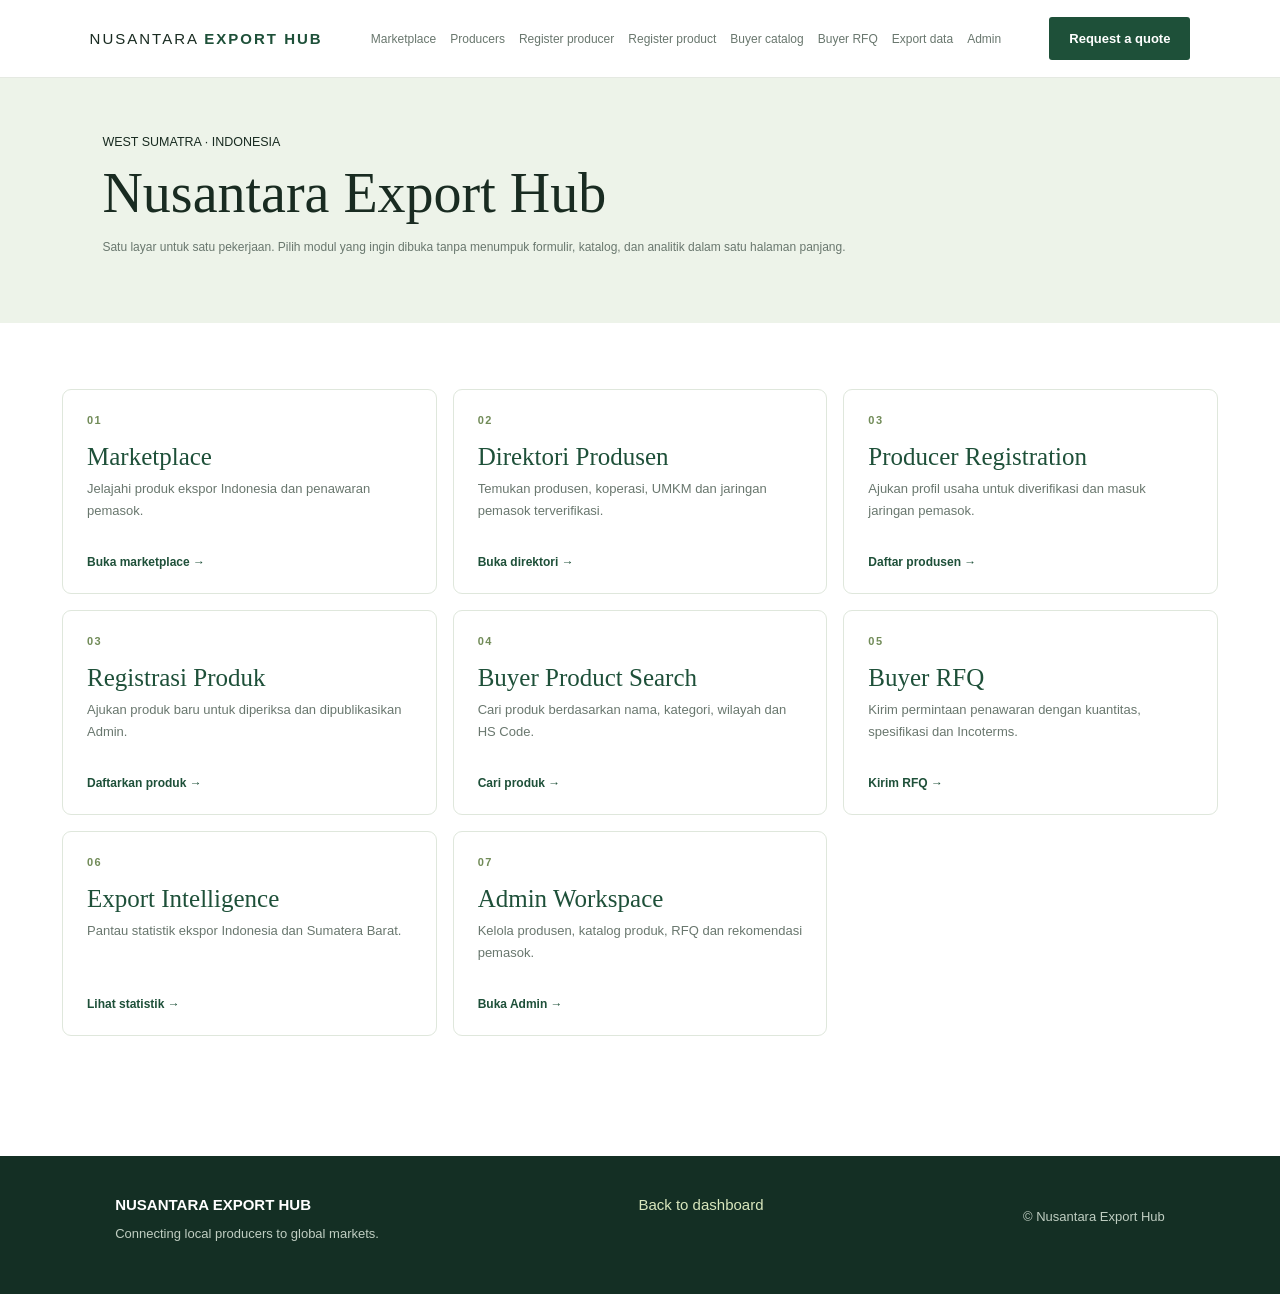
==== commit 854fc278: "Add producer registration as a dedicated dashboard module" ====
--- a/web/index.html
+++ b/web/index.html
@@ -1,7 +1,7 @@
 <!doctype html><html lang="en"><head><meta charset="utf-8"><meta name="viewport" content="width=device-width,initial-scale=1"><meta name="description" content="Nusantara Export Hub feature dashboard"><title>Dashboard · Nusantara Export Hub</title><link rel="stylesheet" href="styles.css?v=20261122-screen"></head><body><header><a class="brand" href="index.html">NUSANTARA <b>EXPORT HUB</b></a><nav><a href="marketplace.html">Marketplace</a><a href="producers.html">Producers</a><a href="producer-register.html">Register producer</a><a href="product-submit.html">Register product</a><a href="buyer-catalog.html">Buyer catalog</a><a href="buyer.html">Buyer RFQ</a><a href="export-intelligence.html">Export data</a><a href="admin.html">Admin</a></nav><a class="button" href="buyer.html">Request a quote</a></header><main><section class="v2-hero"><div><small>WEST SUMATRA · INDONESIA</small><h1 style="font:clamp(36px,5vw,56px) Georgia;margin:12px 0">Nusantara Export Hub</h1><p class="v2-muted">Satu layar untuk satu pekerjaan. Pilih modul yang ingin dibuka tanpa menumpuk formulir, katalog, dan analitik dalam satu halaman panjang.</p></div></section><div class="v2-wrap"><div class="feature-launch-grid">
 <a class="feature-launch-card" href="marketplace.html"><span>01</span><h2>Marketplace</h2><p>Jelajahi produk ekspor Indonesia dan penawaran pemasok.</p><b>Buka marketplace →</b></a>
 <a class="feature-launch-card" href="producers.html"><span>02</span><h2>Direktori Produsen</h2><p>Temukan produsen, koperasi, UMKM dan jaringan pemasok terverifikasi.</p><b>Buka direktori →</b></a>
-<a class="feature-launch-card" href="product-submit.html"><span>03</span><h2>Registrasi Produk</h2><p>Ajukan produk baru untuk diperiksa dan dipublikasikan Admin.</p><b>Daftarkan produk →</b></a>
+<a class="feature-launch-card" href="producer-register.html"><span>03</span><h2>Producer Registration</h2><p>Ajukan profil usaha untuk diverifikasi dan masuk jaringan pemasok.</p><b>Daftar produsen →</b></a><a class="feature-launch-card" href="product-submit.html"><span>03</span><h2>Registrasi Produk</h2><p>Ajukan produk baru untuk diperiksa dan dipublikasikan Admin.</p><b>Daftarkan produk →</b></a>
 <a class="feature-launch-card" href="buyer-catalog.html"><span>04</span><h2>Buyer Product Search</h2><p>Cari produk berdasarkan nama, kategori, wilayah dan HS Code.</p><b>Cari produk →</b></a>
 <a class="feature-launch-card" href="buyer.html"><span>05</span><h2>Buyer RFQ</h2><p>Kirim permintaan penawaran dengan kuantitas, spesifikasi dan Incoterms.</p><b>Kirim RFQ →</b></a>
 <a class="feature-launch-card" href="export-intelligence.html"><span>06</span><h2>Export Intelligence</h2><p>Pantau statistik ekspor Indonesia dan Sumatera Barat.</p><b>Lihat statistik →</b></a>
